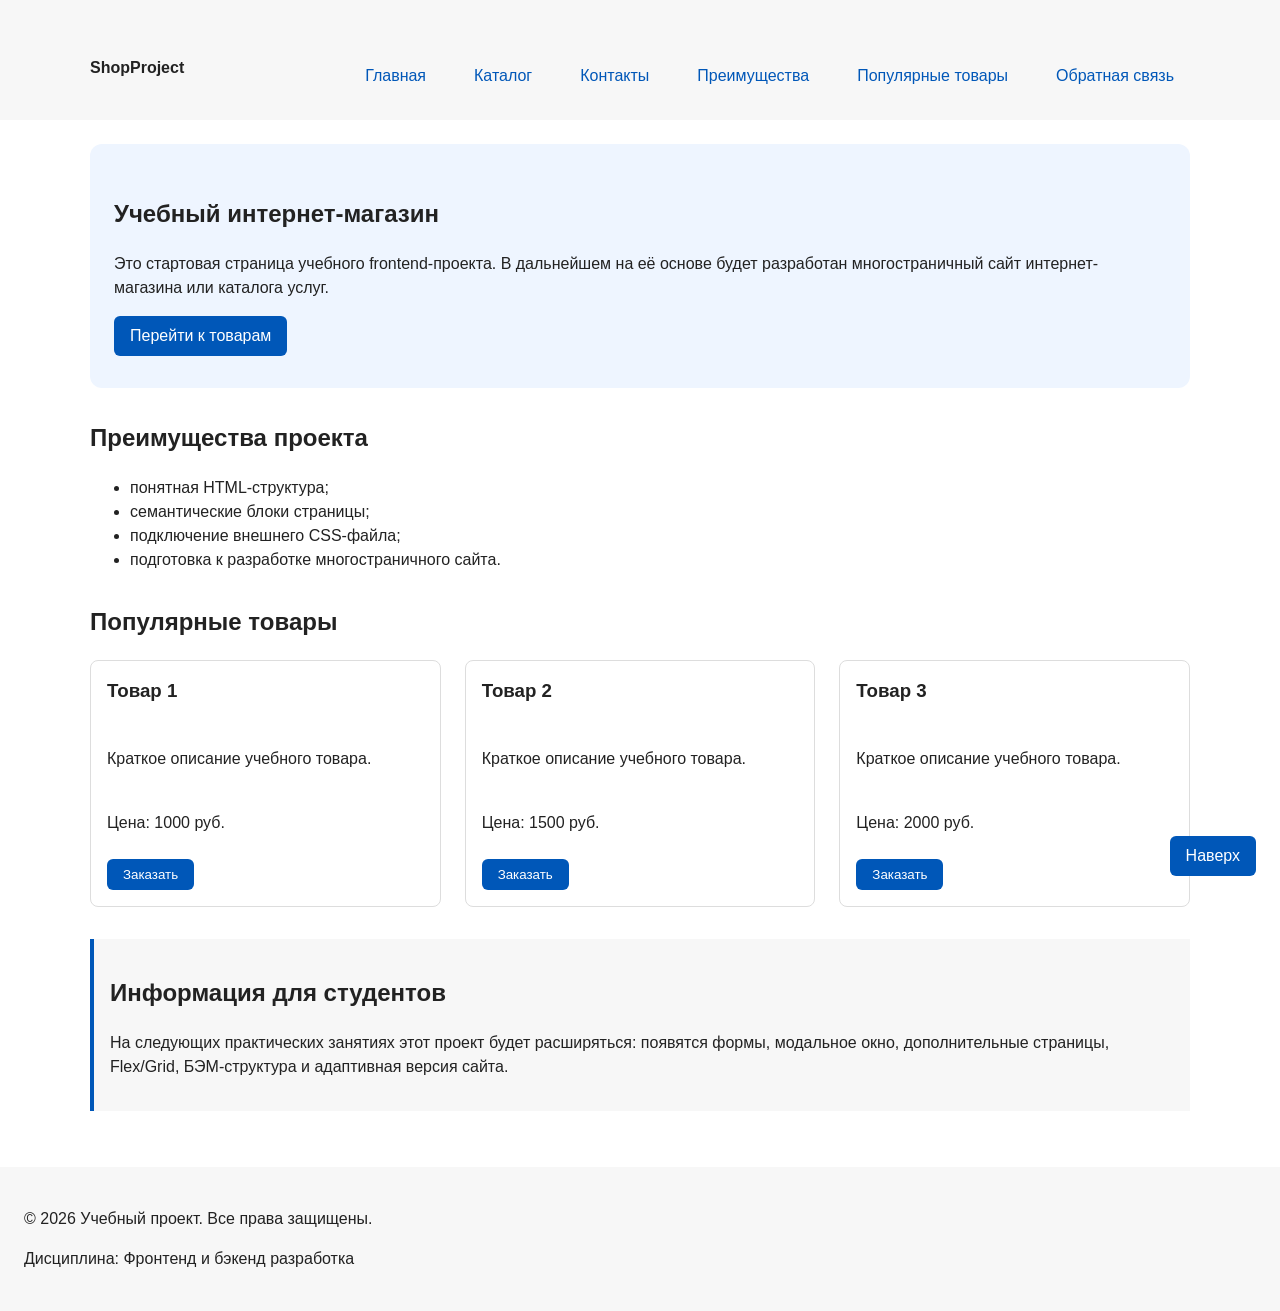
==== index.html @ e2b3fd07 "feat: add flex navigation and grid catalog layout" ====
<!DOCTYPE html>
<html lang="ru">
<head>
  <meta charset="UTF-8">
  <meta name="viewport" content="width=device-width, initial-scale=1.0">
  <title>Учебный интернет-магазин</title>
  <link rel="stylesheet" href="css/style.css">
  <script src="js/main.js" defer></script>
  <meta property="og:type" content="website">
  <meta property="og:title" content="Учебный интернет-магазин">
  <meta property="og:description" content="Учебный frontend-проект интернет-магазина.">
  <meta property="og:image" content="https://kryptoNkn.github.io/kr1-html-css-shop/images/preview.jpg">
</head>

<body id="top">
  <header>
  <div class="site-header">
    <a class="site-logo" href="index.html">ShopProject</a>
    <nav class="site-nav" aria-label="Основная навигация">
      <ul class="site-nav__list">
        <li><a href="index.html">Главная</a></li>
        <li><a href="catalog.html">Каталог</a></li>
        <li><a href="contacts.html">Контакты</a></li>
        <li><a href="index.html#advantages">Преимущества</a></li>
        <li><a href="index.html#popular">Популярные товары</a></li>
        <li><a href="index.html#contacts">Обратная связь</a></li>
      </ul>
    </nav>
  </div>
</header>


  <main>
    <section class="hero">
  <h1>Учебный интернет-магазин</h1>
  <p>
    Это стартовая страница учебного frontend-проекта.
    В дальнейшем на её основе будет разработан многостраничный сайт
    интернет-магазина или каталога услуг.
  </p>
  <a class="button" href="#popular">Перейти к товарам</a>
</section>
<section class="section" id="advantages">
  <h2>Преимущества проекта</h2>

  <ul class="advantages-list">
    <li>понятная HTML-структура;</li>
    <li>семантические блоки страницы;</li>
    <li>подключение внешнего CSS-файла;</li>
    <li>подготовка к разработке многостраничного сайта.</li>
  </ul>
</section>
<section class="section" id="popular">
  <h2>Популярные товары</h2>

  <div class="products-grid">
    <article class="product-card">
      <h3>Товар 1</h3>
      <p>Краткое описание учебного товара.</p>
      <p>Цена: 1000 руб.</p>
      <button class="button product-card__button" type="button" data-product="Товар 1">
        Заказать
      </button>
    </article>

    <article class="product-card">
      <h3>Товар 2</h3>
      <p>Краткое описание учебного товара.</p>
      <p>Цена: 1500 руб.</p>
      <button class="button product-card__button" type="button" data-product="Товар 2">
        Заказать
      </button>
    </article>

    <article class="product-card">
      <h3>Товар 3</h3>
      <p>Краткое описание учебного товара.</p>
      <p>Цена: 2000 руб.</p>
      <button class="button product-card__button" type="button" data-product="Товар 3">
        Заказать
      </button>
    </article>
  </div>
</section>
<aside class="aside-info">
  <h2>Информация для студентов</h2>
  <p>
    На следующих практических занятиях этот проект будет расширяться:
    появятся формы, модальное окно, дополнительные страницы, Flex/Grid,
    БЭМ-структура и адаптивная версия сайта.
  </p>
</aside>
  </main>


  
<dialog class="order-dialog" id="order-dialog" aria-labelledby="order-dialog-title">
  <h2 id="order-dialog-title">Оформление заявки</h2>

  <form class="order-form" id="order-form" action="#" method="post" novalidate>
    <input id="selected-product" name="selected-product" type="hidden">

    <div class="form-field">
      <label for="order-name">Имя</label>
      <input
        id="order-name"
        name="name"
        type="text"
        placeholder="Введите ваше имя"
        minlength="2"
        autocomplete="given-name"
        required
      >
    </div>

    <div class="form-field">
      <label for="order-email">E-mail</label>
      <input
        id="order-email"
        name="email"
        type="email"
        placeholder="example@mail.ru"
        autocomplete="email"
        required
      >
    </div>

    <div class="form-field">
      <label for="order-phone">Телефон</label>
      <input
        id="order-phone"
        name="phone"
        type="tel"
        inputmode="tel"
        placeholder="+7 (900) 000-00-00"
        pattern="^\+7 \(\d{3}\) \d{3}-\d{2}-\d{2}$"
        required
      >
      <small>Формат: +7 (900) 000-00-00</small>
    </div>

    <div class="form-field">
      <label for="order-date">Дата связи</label>
      <input
        id="order-date"
        name="date"
        type="date"
      >
    </div>

    <div class="form-field">
      <label for="order-topic">Тема заявки</label>
      <select id="order-topic" name="topic" required>
        <option value="">Выберите тему</option>
        <option value="product">Заказ товара</option>
        <option value="consultation">Консультация</option>
        <option value="delivery">Доставка</option>
      </select>
    </div>

    <div class="form-field">
      <label for="order-comment">Комментарий</label>
      <textarea
        id="order-comment"
        name="comment"
        rows="4"
        placeholder="Укажите дополнительную информацию"
      ></textarea>
    </div>

    <div class="form-field form-field--checkbox">
      <label>
        <input
          id="order-agreement"
          name="agreement"
          type="checkbox"
          required
        >
        Я согласен на обработку данных
      </label>
    </div>

    <div class="form-actions">
      <button type="button" id="close-order-dialog">Закрыть</button>
      <button type="submit">Отправить заявку</button>
    </div>
  </form>
</dialog>

<p class="success-message" id="success-message" hidden>
  Форма успешно отправлена!
</p>
  <a class="to-top" href="#top">Наверх</a>
  <footer id="contacts">
  <p>&copy; 2026 Учебный проект. Все права защищены.</p>
  <p>Дисциплина: Фронтенд и бэкенд разработка</p>
</footer>
</body>
</html>
---- css/style.css ----
/* ===============================
   1. Переменные проекта
   =============================== */

:root {
  /* Основные цвета проекта */
  --color-bg: #ffffff;
  --color-text: #222222;
  --color-muted: #666666;
  --color-primary: #0057b8;
  --color-primary-dark: #003f86;
  --color-border: #dddddd;
  --color-surface: #f7f7f7;
  --color-surface-accent: #eef5ff;
  --color-danger: #b00020;
  --color-success: #168a2f;
  --color-success-bg: #eefaf0;
  --color-white: #ffffff;

  /* Отступы */
  --space-xs: 4px;
  --space-sm: 8px;
  --space-md: 16px;
  --space-lg: 24px;
  --space-xl: 32px;

  /* Скругления */
  --radius-sm: 6px;
  --radius-md: 8px;
  --radius-lg: 12px;

  /* Размеры */
  --container-width: 1100px;
}

/* ===============================
   2. Базовые стили
   =============================== */

* {
  box-sizing: border-box;
}

body {
  display: flex;
  flex-direction: column;
  min-height: 100vh;
  margin: 0;
  font-family: Arial, sans-serif;
  line-height: 1.5;
  color: var(--color-text);
  background-color: var(--color-bg);
}

main {
  flex: 1 0 auto;
}

header,
main,
footer {
  padding: var(--space-lg);
}

header {
  background-color: var(--color-surface);
}

footer {
  background-color: var(--color-surface);
}

/* ===============================
   3. Общие элементы интерфейса
   =============================== */

a {
  color: var(--color-primary);
}

a:hover {
  color: var(--color-primary-dark);
}

a:focus-visible {
  outline: 2px solid var(--color-primary);
  outline-offset: 3px;
}

.button {
  display: inline-block;
  padding: var(--space-sm) var(--space-md);
  color: var(--color-white);
  background-color: var(--color-primary);
  text-decoration: none;
  border: none;
  border-radius: var(--radius-sm);
  cursor: pointer;
}

.button:hover {
  color: var(--color-white);
  background-color: var(--color-primary-dark);
}

.button:focus-visible {
  outline: 2px solid var(--color-primary);
  outline-offset: 3px;
}

.button:disabled {
  opacity: 0.6;
  cursor: not-allowed;
}

/*
  Ограничиваем ширину содержимого шапки,
  чтобы оно не растягивалось слишком сильно на широких экранах.
*/
.site-header {
  position: relative;
  display: flex;
  align-items: center;
  justify-content: space-between;
  gap: var(--space-lg);
  max-width: var(--container-width);
  margin: 0 auto;
  padding-top: var(--space-md);
}

.site-header__badge {
  position: absolute;
  top: 0;
  left: 0;
  padding: 2px var(--space-sm);
  color: var(--color-white);
  background-color: var(--color-primary);
  border-radius: var(--radius-sm);
  font-size: 12px;
}

/*
  Оформляем текстовый логотип.
*/
.site-logo {
  font-weight: bold;
  text-decoration: none;
  color: var(--color-text);
}

/*
  Убираем стандартные отступы и маркеры списка навигации.
*/
.site-nav__list {
  display: flex;
  flex-wrap: wrap;
  justify-content: center;
  align-items: center;
  gap: var(--space-md);
  padding: 0;
  margin: var(--space-md) 0 0;
  list-style: none;
}

/*
  Добавляем расстояние между пунктами меню.
*/
.site-nav__list li {
  margin: 0;
}

/*
  Оформляем ссылки меню.
*/
.site-nav__list a {
  display: inline-block;
  padding: var(--space-sm) var(--space-md);
  color: var(--color-primary);
  text-decoration: none;
  border-radius: var(--radius-sm);
}

.site-nav__list a:hover {
  color: var(--color-white);
  background-color: var(--color-primary);
}

/* ===============================
   4. Компоненты страницы
   =============================== */

.hero {
  max-width: var(--container-width);
  margin: 0 auto var(--space-xl);
  padding: var(--space-xl) var(--space-lg);
  background-color: var(--color-surface-accent);
  border-radius: var(--radius-lg);
}

.section {
  max-width: var(--container-width);
  margin: 0 auto var(--space-xl);
}

.section h2 {
  margin-top: 0;
}

.product-grid {
  position: relative;
  display: grid;
  grid-template-columns: repeat(3, minmax(0, 1fr));
  gap: var(--space-md);
  padding-top: var(--space-lg);
}

.product-grid__label {
  position: absolute;
  top: 0;
  right: 0;
  padding: 2px var(--space-sm);
  color: var(--color-white);
  background-color: var(--color-primary);
  border-radius: var(--radius-sm);
  font-size: 12px;
}

.product-card {
  display: flex;
  flex-direction: column;
  gap: var(--space-sm);
  margin-bottom: 0;
  padding: var(--space-md);
  border: 1px solid var(--color-border);
  border-radius: var(--radius-md);
  background-color: var(--color-bg);
}

.product-card .button {
  margin-top: auto;
  align-self: flex-start;
}

.product-card__badge {
  position: absolute;
  top: var(--space-sm);
  right: var(--space-sm);
  padding: 2px var(--space-sm);
  color: var(--color-white);
  background-color: var(--color-primary);
  border-radius: var(--radius-sm);
  font-size: 12px;
}

.product-card__button,
.product-card > .button {
  margin-top: auto;
  align-self: flex-start;
}

.to-top {
  position: fixed;
  right: var(--space-lg);
  bottom: var(--space-lg);
  z-index: 10;
  padding: var(--space-sm) var(--space-md);
  color: var(--color-white);
  background-color: var(--color-primary);
  text-decoration: none;
  border-radius: var(--radius-sm);
}

.to-top:hover {
  background-color: var(--color-primary-dark);
  color: var(--color-white);
}


.product-card:hover {
  border-color: var(--color-primary);
}

.product-card h3 {
  margin-top: 0;
}

.aside-info {
  max-width: var(--container-width);
  margin: 0 auto var(--space-xl);
  padding: var(--space-md);
  border-left: 4px solid var(--color-primary);
  background-color: var(--color-surface);
}

/* ===============================
   5. Форма и модальное окно
   =============================== */

.order-dialog {
  width: min(100% - var(--space-xl), 560px);
  padding: var(--space-lg);
  border: none;
  border-radius: var(--radius-lg);
}

.order-dialog::backdrop {
  background-color: rgba(0, 0, 0, 0.5);
}

.form-field {
  margin-bottom: var(--space-md);
}

.form-field label {
  display: block;
  margin-bottom: var(--space-xs);
}

.form-field input,
.form-field select,
.form-field textarea {
  width: 100%;
  padding: 10px 12px;
  border: 1px solid var(--color-border);
  border-radius: var(--radius-sm);
  font: inherit;
}

.form-field input[type="checkbox"] {
  width: auto;
}

.form-field small {
  display: block;
  margin-top: var(--space-xs);
  color: var(--color-muted);
}

.form-field input:hover,
.form-field select:hover,
.form-field textarea:hover {
  border-color: var(--color-primary);
}

.form-field input:focus-visible,
.form-field select:focus-visible,
.form-field textarea:focus-visible,
.form-actions button:focus-visible {
  outline: 2px solid var(--color-primary);
  outline-offset: 3px;
}

.order-form:focus-within .form-field:not(:focus-within) {
  opacity: 0.45;
  pointer-events: none;
}

[aria-invalid="true"] {
  border-color: var(--color-danger);
}

.form-actions {
  display: flex;
  gap: var(--space-sm);
  margin-top: var(--space-lg);
}

.success-message {
  max-width: var(--container-width);
  margin: var(--space-lg) auto;
  padding: var(--space-md);
  border-left: 4px solid var(--color-success);
  background-color: var(--color-success-bg);
}

.breadcrumbs {
  max-width: var(--container-width);
  margin: 0 auto var(--space-md);
  font-size: 14px;
  color: var(--color-muted);
}

.breadcrumbs a {
  color: var(--color-primary);
}

.breadcrumbs span::before {
  content: " / ";
  color: var(--color-muted);
}

html {
  scroll-behavior: smooth;
}

:target {
  outline: 2px dashed var(--color-primary);
  outline-offset: 4px;
}

.products-grid {
  display: grid;
  grid-template-columns: repeat(3, 1fr);
  gap: var(--space-lg);
}

.catalog-layout {
  max-width: var(--container-width);
  margin: 0 auto var(--space-xl);
  display: grid;
  grid-template-columns: 260px 1fr;
  grid-template-areas: "filters products";
  gap: var(--space-lg);
}

.catalog-filters {
  grid-area: filters;
  padding: var(--space-md);
  border: 1px solid var(--color-border);
  border-radius: var(--radius-md);
  background-color: var(--color-surface);
}

.catalog-products {
  grid-area: products;
}

.filters-form {
  display: grid;
  gap: var(--space-md);
}

.filters-form fieldset {
  margin: 0;
  padding: var(--space-md);
  border: 1px solid var(--color-border);
  border-radius: var(--radius-sm);
}

.filters-form legend {
  font-weight: 700;
}

.filters-form label {
  display: block;
  margin-bottom: var(--space-sm);
}

.filters-form input[type="number"] {
  width: 100%;
  padding: 8px 10px;
  border: 1px solid var(--color-border);
  border-radius: var(--radius-sm);
  font: inherit;
}
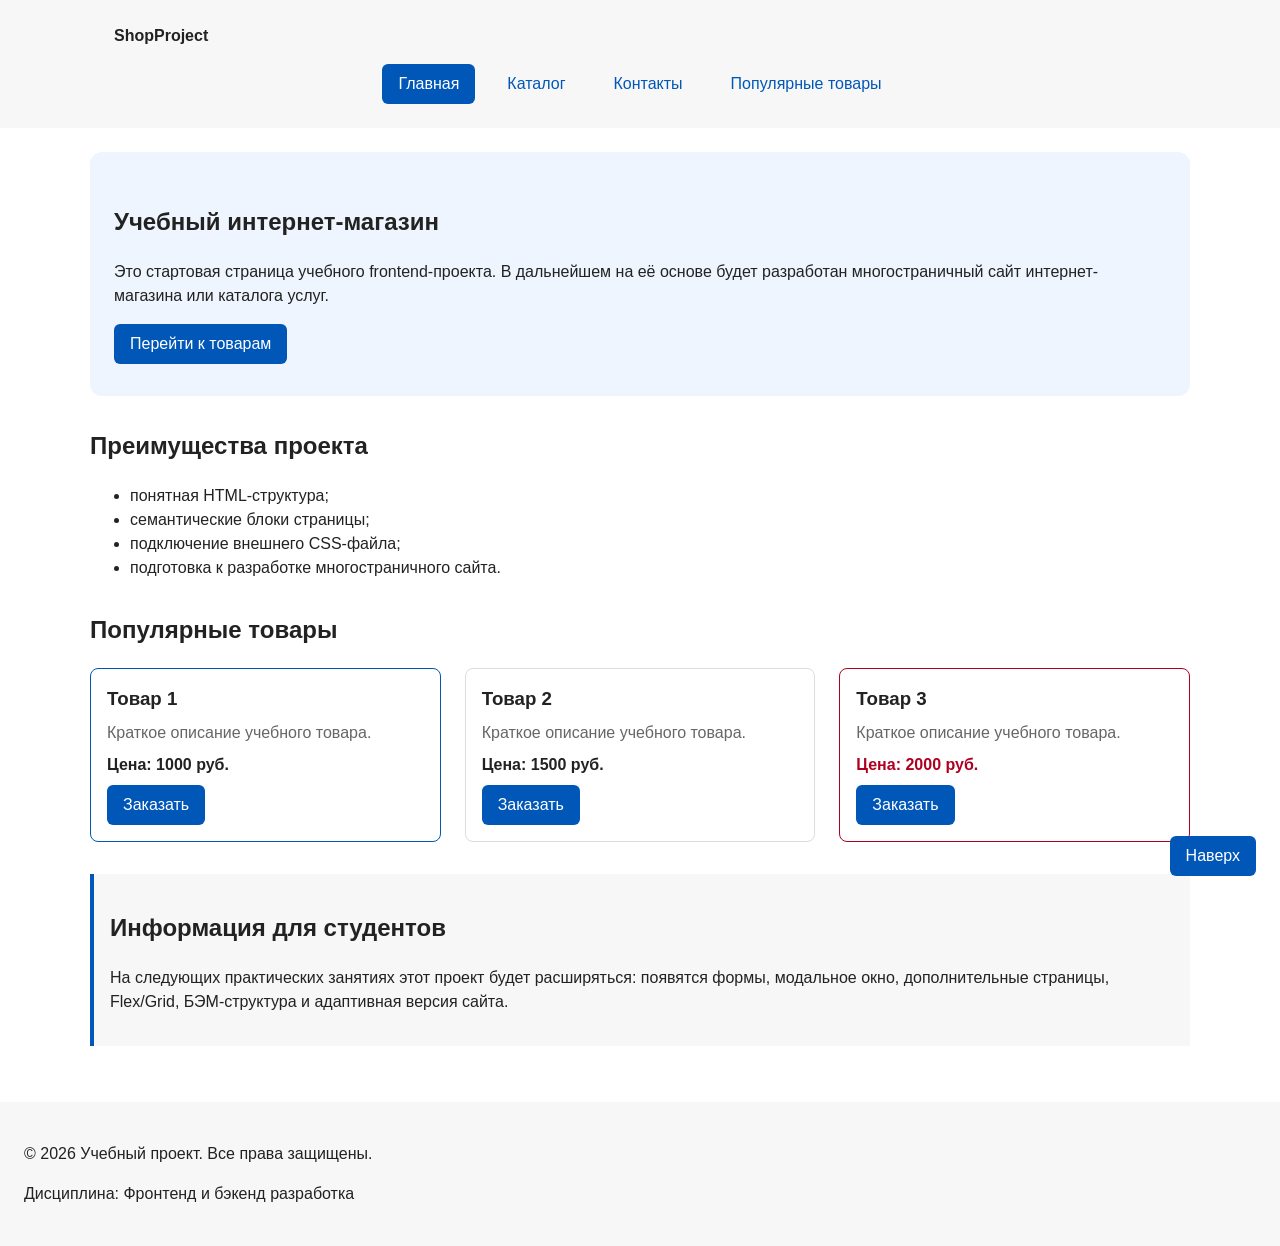
==== commit 7367d29b: "refactor: apply BEM naming to CSS classes" ====
--- a/index.html
+++ b/index.html
@@ -13,21 +13,32 @@
 </head>
 
 <body id="top">
-  <header>
-  <div class="site-header">
-    <a class="site-logo" href="index.html">ShopProject</a>
-    <nav class="site-nav" aria-label="Основная навигация">
-      <ul class="site-nav__list">
-        <li><a href="index.html">Главная</a></li>
-        <li><a href="catalog.html">Каталог</a></li>
-        <li><a href="contacts.html">Контакты</a></li>
-        <li><a href="index.html#advantages">Преимущества</a></li>
-        <li><a href="index.html#popular">Популярные товары</a></li>
-        <li><a href="index.html#contacts">Обратная связь</a></li>
-      </ul>
-    </nav>
-  </div>
-</header>
+  <header class="site-header">
+    <div class="site-header__inner">
+      <a class="site-header__logo" href="index.html">ShopProject</a>
+
+      <nav class="site-nav" aria-label="Основная навигация">
+        <ul class="site-nav__list">
+          <li class="site-nav__item">
+            <a class="site-nav__link site-nav__link--active" href="index.html">
+              Главная
+            </a>
+          </li>
+          <li class="site-nav__item">
+            <a class="site-nav__link" href="catalog.html">Каталог</a>
+          </li>
+          <li class="site-nav__item">
+            <a class="site-nav__link" href="contacts.html">Контакты</a>
+          </li>
+          <li class="site-nav__item">
+            <a class="site-nav__link" href="index.html#popular">
+              Популярные товары
+            </a>
+          </li>
+        </ul>
+      </nav>
+    </div>
+  </header>
 
 
   <main>
@@ -38,7 +49,7 @@
     В дальнейшем на её основе будет разработан многостраничный сайт
     интернет-магазина или каталога услуг.
   </p>
-  <a class="button" href="#popular">Перейти к товарам</a>
+  <a class="button button--primary" href="#popular">Перейти к товарам</a>
 </section>
 <section class="section" id="advantages">
   <h2>Преимущества проекта</h2>
@@ -54,29 +65,29 @@
   <h2>Популярные товары</h2>
 
   <div class="products-grid">
-    <article class="product-card">
-      <h3>Товар 1</h3>
-      <p>Краткое описание учебного товара.</p>
-      <p>Цена: 1000 руб.</p>
-      <button class="button product-card__button" type="button" data-product="Товар 1">
+    <article class="product-card product-card--featured">
+      <h3 class="product-card__title">Товар 1</h3>
+      <p class="product-card__description">Краткое описание учебного товара.</p>
+      <p class="product-card__price">Цена: 1000 руб.</p>
+      <button class="button button--primary product-card__button" type="button" data-product="Товар 1">
         Заказать
       </button>
     </article>
 
     <article class="product-card">
-      <h3>Товар 2</h3>
-      <p>Краткое описание учебного товара.</p>
-      <p>Цена: 1500 руб.</p>
-      <button class="button product-card__button" type="button" data-product="Товар 2">
+      <h3 class="product-card__title">Товар 2</h3>
+      <p class="product-card__description">Краткое описание учебного товара.</p>
+      <p class="product-card__price">Цена: 1500 руб.</p>
+      <button class="button button--primary product-card__button" type="button" data-product="Товар 2">
         Заказать
       </button>
     </article>
 
-    <article class="product-card">
-      <h3>Товар 3</h3>
-      <p>Краткое описание учебного товара.</p>
-      <p>Цена: 2000 руб.</p>
-      <button class="button product-card__button" type="button" data-product="Товар 3">
+    <article class="product-card product-card--discount">
+      <h3 class="product-card__title">Товар 3</h3>
+      <p class="product-card__description">Краткое описание учебного товара.</p>
+      <p class="product-card__price">Цена: 2000 руб.</p>
+      <button class="button button--primary product-card__button" type="button" data-product="Товар 3">
         Заказать
       </button>
     </article>
@@ -95,14 +106,15 @@
 
   
 <dialog class="order-dialog" id="order-dialog" aria-labelledby="order-dialog-title">
-  <h2 id="order-dialog-title">Оформление заявки</h2>
+  <h2 class="order-dialog__title" id="order-dialog-title">Оформление заявки</h2>
 
   <form class="order-form" id="order-form" action="#" method="post" novalidate>
     <input id="selected-product" name="selected-product" type="hidden">
 
-    <div class="form-field">
-      <label for="order-name">Имя</label>
-      <input
+    <div class="order-form__field">
+      <label class="order-form__label" for="order-name">Имя</label>
+      <input
+        class="order-form__input"
         id="order-name"
         name="name"
         type="text"
@@ -113,9 +125,10 @@
       >
     </div>
 
-    <div class="form-field">
-      <label for="order-email">E-mail</label>
-      <input
+    <div class="order-form__field">
+      <label class="order-form__label" for="order-email">E-mail</label>
+      <input
+        class="order-form__input"
         id="order-email"
         name="email"
         type="email"
@@ -125,9 +138,10 @@
       >
     </div>
 
-    <div class="form-field">
-      <label for="order-phone">Телефон</label>
-      <input
+    <div class="order-form__field">
+      <label class="order-form__label" for="order-phone">Телефон</label>
+      <input
+        class="order-form__input"
         id="order-phone"
         name="phone"
         type="tel"
@@ -136,21 +150,22 @@
         pattern="^\+7 \(\d{3}\) \d{3}-\d{2}-\d{2}$"
         required
       >
-      <small>Формат: +7 (900) 000-00-00</small>
-    </div>
-
-    <div class="form-field">
-      <label for="order-date">Дата связи</label>
-      <input
+      <small class="order-form__hint">Формат: +7 (900) 000-00-00</small>
+    </div>
+
+    <div class="order-form__field">
+      <label class="order-form__label" for="order-date">Дата связи</label>
+      <input
+        class="order-form__input"
         id="order-date"
         name="date"
         type="date"
       >
     </div>
 
-    <div class="form-field">
-      <label for="order-topic">Тема заявки</label>
-      <select id="order-topic" name="topic" required>
+    <div class="order-form__field">
+      <label class="order-form__label" for="order-topic">Тема заявки</label>
+      <select class="order-form__select" id="order-topic" name="topic" required>
         <option value="">Выберите тему</option>
         <option value="product">Заказ товара</option>
         <option value="consultation">Консультация</option>
@@ -158,9 +173,10 @@
       </select>
     </div>
 
-    <div class="form-field">
-      <label for="order-comment">Комментарий</label>
+    <div class="order-form__field">
+      <label class="order-form__label" for="order-comment">Комментарий</label>
       <textarea
+        class="order-form__textarea"
         id="order-comment"
         name="comment"
         rows="4"
@@ -168,9 +184,10 @@
       ></textarea>
     </div>
 
-    <div class="form-field form-field--checkbox">
-      <label>
+    <div class="order-form__field">
+      <label class="order-form__label">
         <input
+          class="order-form__input"
           id="order-agreement"
           name="agreement"
           type="checkbox"
@@ -180,9 +197,9 @@
       </label>
     </div>
 
-    <div class="form-actions">
-      <button type="button" id="close-order-dialog">Закрыть</button>
-      <button type="submit">Отправить заявку</button>
+    <div class="order-form__actions">
+      <button class="button button--secondary" type="button" id="close-order-dialog">Закрыть</button>
+      <button class="button button--primary" type="submit">Отправить заявку</button>
     </div>
   </form>
 </dialog>
@@ -191,7 +208,7 @@
   Форма успешно отправлена!
 </p>
   <a class="to-top" href="#top">Наверх</a>
-  <footer id="contacts">
+  <footer class="site-footer" id="contacts">
   <p>&copy; 2026 Учебный проект. Все права защищены.</p>
   <p>Дисциплина: Фронтенд и бэкенд разработка</p>
 </footer>
--- a/css/style.css
+++ b/css/style.css
@@ -56,17 +56,12 @@
   flex: 1 0 auto;
 }
 
-header,
 main,
 footer {
   padding: var(--space-lg);
 }
 
-header {
-  background-color: var(--color-surface);
-}
-
-footer {
+.site-footer {
   background-color: var(--color-surface);
 }
 
@@ -90,17 +85,31 @@
 .button {
   display: inline-block;
   padding: var(--space-sm) var(--space-md);
+  border: none;
+  border-radius: var(--radius-sm);
+  font: inherit;
+  text-decoration: none;
+  cursor: pointer;
+}
+
+.button--primary {
   color: var(--color-white);
   background-color: var(--color-primary);
-  text-decoration: none;
-  border: none;
-  border-radius: var(--radius-sm);
-  cursor: pointer;
-}
-
-.button:hover {
-  color: var(--color-white);
+}
+
+.button--primary:hover {
   background-color: var(--color-primary-dark);
+}
+
+.button--secondary {
+  color: var(--color-primary);
+  background-color: transparent;
+  border: 1px solid var(--color-primary);
+}
+
+.button--secondary:hover {
+  color: var(--color-white);
+  background-color: var(--color-primary);
 }
 
 .button:focus-visible {
@@ -108,7 +117,8 @@
   outline-offset: 3px;
 }
 
-.button:disabled {
+.button:disabled,
+.button--disabled {
   opacity: 0.6;
   cursor: not-allowed;
 }
@@ -118,39 +128,21 @@
   чтобы оно не растягивалось слишком сильно на широких экранах.
 */
 .site-header {
-  position: relative;
-  display: flex;
-  align-items: center;
-  justify-content: space-between;
-  gap: var(--space-lg);
+  background-color: var(--color-surface);
+}
+
+.site-header__inner {
   max-width: var(--container-width);
   margin: 0 auto;
-  padding-top: var(--space-md);
-}
-
-.site-header__badge {
-  position: absolute;
-  top: 0;
-  left: 0;
-  padding: 2px var(--space-sm);
-  color: var(--color-white);
-  background-color: var(--color-primary);
-  border-radius: var(--radius-sm);
-  font-size: 12px;
-}
-
-/*
-  Оформляем текстовый логотип.
-*/
-.site-logo {
-  font-weight: bold;
+  padding: var(--space-lg);
+}
+
+.site-header__logo {
+  font-weight: 700;
+  color: var(--color-text);
   text-decoration: none;
-  color: var(--color-text);
-}
-
-/*
-  Убираем стандартные отступы и маркеры списка навигации.
-*/
+}
+
 .site-nav__list {
   display: flex;
   flex-wrap: wrap;
@@ -162,17 +154,7 @@
   list-style: none;
 }
 
-/*
-  Добавляем расстояние между пунктами меню.
-*/
-.site-nav__list li {
-  margin: 0;
-}
-
-/*
-  Оформляем ссылки меню.
-*/
-.site-nav__list a {
+.site-nav__link {
   display: inline-block;
   padding: var(--space-sm) var(--space-md);
   color: var(--color-primary);
@@ -180,7 +162,17 @@
   border-radius: var(--radius-sm);
 }
 
-.site-nav__list a:hover {
+.site-nav__link:hover {
+  color: var(--color-white);
+  background-color: var(--color-primary);
+}
+
+.site-nav__link:focus-visible {
+  outline: 2px solid var(--color-primary);
+  outline-offset: 3px;
+}
+
+.site-nav__link--active {
   color: var(--color-white);
   background-color: var(--color-primary);
 }
@@ -202,58 +194,58 @@
   margin: 0 auto var(--space-xl);
 }
 
-.section h2 {
+.section > h2 {
   margin-top: 0;
 }
 
-.product-grid {
-  position: relative;
+.products-grid {
   display: grid;
-  grid-template-columns: repeat(3, minmax(0, 1fr));
-  gap: var(--space-md);
-  padding-top: var(--space-lg);
-}
-
-.product-grid__label {
-  position: absolute;
-  top: 0;
-  right: 0;
-  padding: 2px var(--space-sm);
-  color: var(--color-white);
-  background-color: var(--color-primary);
-  border-radius: var(--radius-sm);
-  font-size: 12px;
+  grid-template-columns: repeat(3, 1fr);
+  gap: var(--space-lg);
 }
 
 .product-card {
   display: flex;
   flex-direction: column;
   gap: var(--space-sm);
-  margin-bottom: 0;
   padding: var(--space-md);
   border: 1px solid var(--color-border);
   border-radius: var(--radius-md);
   background-color: var(--color-bg);
 }
 
-.product-card .button {
-  margin-top: auto;
-  align-self: flex-start;
-}
-
-.product-card__badge {
-  position: absolute;
-  top: var(--space-sm);
-  right: var(--space-sm);
-  padding: 2px var(--space-sm);
-  color: var(--color-white);
-  background-color: var(--color-primary);
-  border-radius: var(--radius-sm);
-  font-size: 12px;
-}
-
-.product-card__button,
-.product-card > .button {
+.product-card:hover {
+  border-color: var(--color-primary);
+}
+
+.product-card--featured {
+  border-color: var(--color-primary);
+}
+
+.product-card--discount {
+  border-color: var(--color-danger);
+}
+
+.product-card__title {
+  margin: 0;
+  color: var(--color-text);
+}
+
+.product-card__description {
+  margin: 0;
+  color: var(--color-muted);
+}
+
+.product-card__price {
+  margin: 0;
+  font-weight: 700;
+}
+
+.product-card--discount .product-card__price {
+  color: var(--color-danger);
+}
+
+.product-card__button {
   margin-top: auto;
   align-self: flex-start;
 }
@@ -276,14 +268,6 @@
 }
 
 
-.product-card:hover {
-  border-color: var(--color-primary);
-}
-
-.product-card h3 {
-  margin-top: 0;
-}
-
 .aside-info {
   max-width: var(--container-width);
   margin: 0 auto var(--space-xl);
@@ -297,7 +281,7 @@
    =============================== */
 
 .order-dialog {
-  width: min(100% - var(--space-xl), 560px);
+  width: min(100% - 32px, 560px);
   padding: var(--space-lg);
   border: none;
   border-radius: var(--radius-lg);
@@ -307,18 +291,22 @@
   background-color: rgba(0, 0, 0, 0.5);
 }
 
-.form-field {
+.order-dialog__title {
+  margin-top: 0;
+}
+
+.order-form__field {
   margin-bottom: var(--space-md);
 }
 
-.form-field label {
+.order-form__label {
   display: block;
   margin-bottom: var(--space-xs);
 }
 
-.form-field input,
-.form-field select,
-.form-field textarea {
+.order-form__input,
+.order-form__select,
+.order-form__textarea {
   width: 100%;
   padding: 10px 12px;
   border: 1px solid var(--color-border);
@@ -326,31 +314,30 @@
   font: inherit;
 }
 
-.form-field input[type="checkbox"] {
+.order-form__input[type="checkbox"] {
   width: auto;
 }
 
-.form-field small {
+.order-form__hint {
   display: block;
   margin-top: var(--space-xs);
   color: var(--color-muted);
 }
 
-.form-field input:hover,
-.form-field select:hover,
-.form-field textarea:hover {
+.order-form__input:hover,
+.order-form__select:hover,
+.order-form__textarea:hover {
   border-color: var(--color-primary);
 }
 
-.form-field input:focus-visible,
-.form-field select:focus-visible,
-.form-field textarea:focus-visible,
-.form-actions button:focus-visible {
+.order-form__input:focus-visible,
+.order-form__select:focus-visible,
+.order-form__textarea:focus-visible {
   outline: 2px solid var(--color-primary);
   outline-offset: 3px;
 }
 
-.order-form:focus-within .form-field:not(:focus-within) {
+.order-form:focus-within .order-form__field:not(:focus-within) {
   opacity: 0.45;
   pointer-events: none;
 }
@@ -359,9 +346,9 @@
   border-color: var(--color-danger);
 }
 
-.form-actions {
+.order-form__actions {
   display: flex;
-  gap: var(--space-sm);
+  gap: var(--space-md);
   margin-top: var(--space-lg);
 }
 
@@ -380,11 +367,11 @@
   color: var(--color-muted);
 }
 
-.breadcrumbs a {
+.breadcrumbs__link {
   color: var(--color-primary);
 }
 
-.breadcrumbs span::before {
+.breadcrumbs__current::before {
   content: " / ";
   color: var(--color-muted);
 }
@@ -396,12 +383,6 @@
 :target {
   outline: 2px dashed var(--color-primary);
   outline-offset: 4px;
-}
-
-.products-grid {
-  display: grid;
-  grid-template-columns: repeat(3, 1fr);
-  gap: var(--space-lg);
 }
 
 .catalog-layout {
@@ -425,28 +406,28 @@
   grid-area: products;
 }
 
-.filters-form {
+.catalog-filters__form {
   display: grid;
   gap: var(--space-md);
 }
 
-.filters-form fieldset {
+.catalog-filters__group {
   margin: 0;
   padding: var(--space-md);
   border: 1px solid var(--color-border);
   border-radius: var(--radius-sm);
 }
 
-.filters-form legend {
+.catalog-filters__legend {
   font-weight: 700;
 }
 
-.filters-form label {
+.catalog-filters__label {
   display: block;
   margin-bottom: var(--space-sm);
 }
 
-.filters-form input[type="number"] {
+.catalog-filters__input[type="number"] {
   width: 100%;
   padding: 8px 10px;
   border: 1px solid var(--color-border);
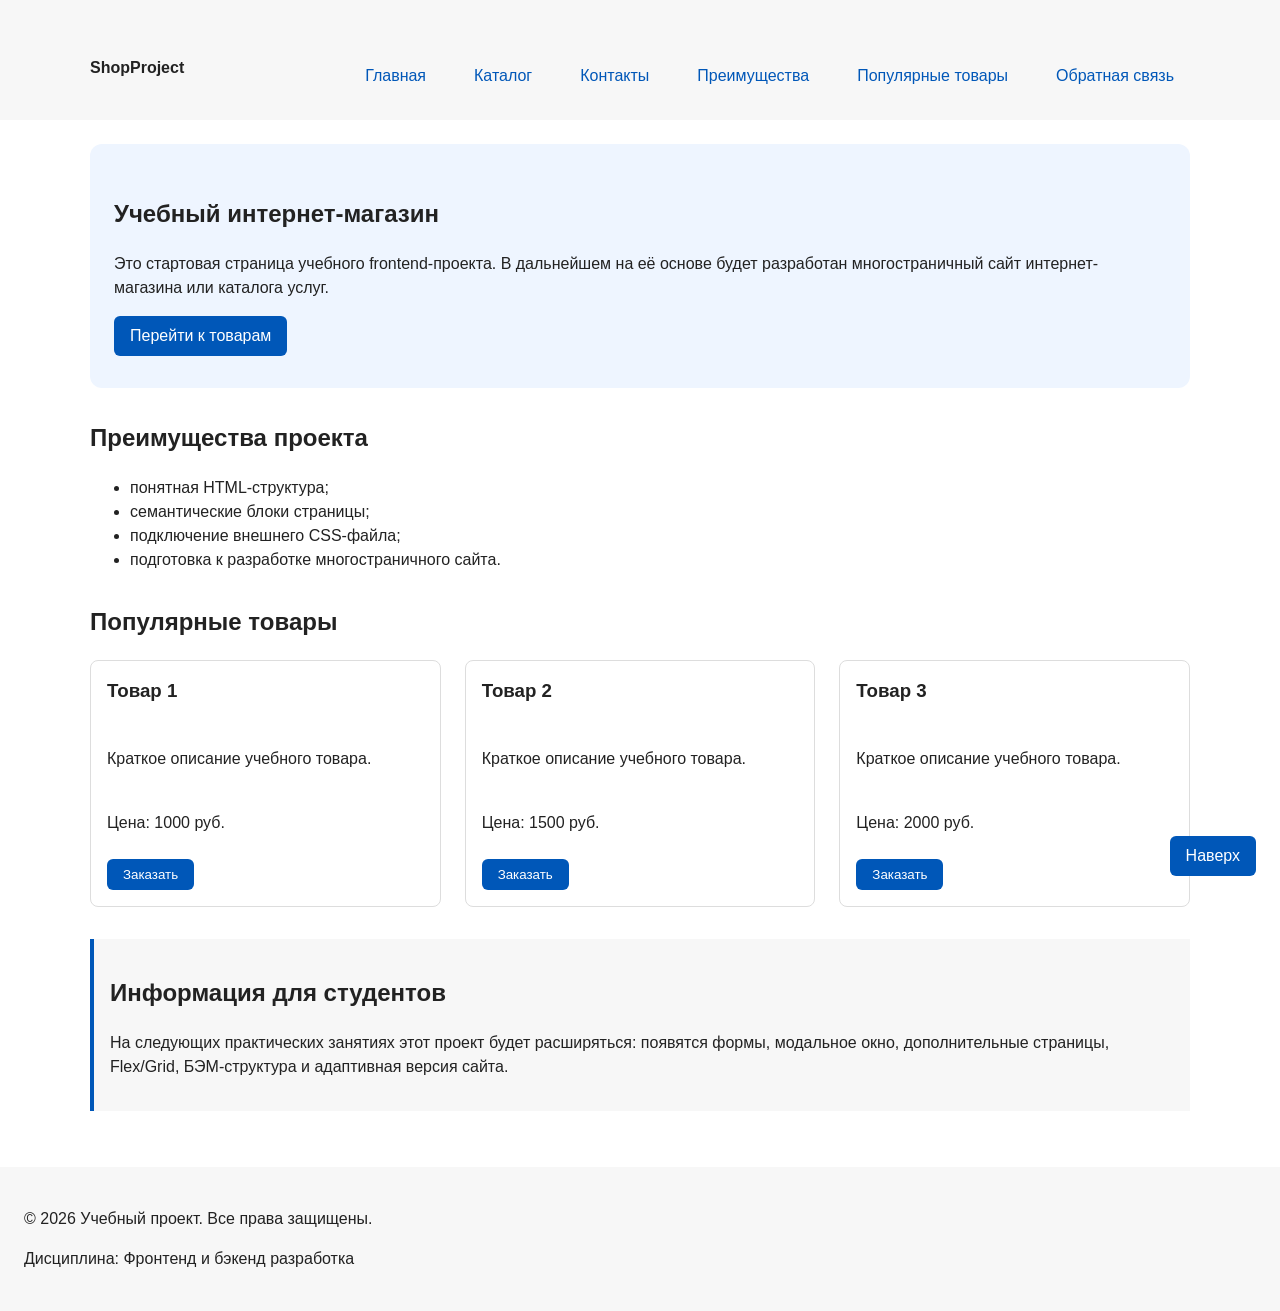
==== commit e77931d5: "Merge pull request #9 from kryptoNkn/feature/flex-grid-navigation Add flex navigation and grid catal" ====
--- a/index.html
+++ b/index.html
@@ -13,32 +13,21 @@
 </head>
 
 <body id="top">
-  <header class="site-header">
-    <div class="site-header__inner">
-      <a class="site-header__logo" href="index.html">ShopProject</a>
-
-      <nav class="site-nav" aria-label="Основная навигация">
-        <ul class="site-nav__list">
-          <li class="site-nav__item">
-            <a class="site-nav__link site-nav__link--active" href="index.html">
-              Главная
-            </a>
-          </li>
-          <li class="site-nav__item">
-            <a class="site-nav__link" href="catalog.html">Каталог</a>
-          </li>
-          <li class="site-nav__item">
-            <a class="site-nav__link" href="contacts.html">Контакты</a>
-          </li>
-          <li class="site-nav__item">
-            <a class="site-nav__link" href="index.html#popular">
-              Популярные товары
-            </a>
-          </li>
-        </ul>
-      </nav>
-    </div>
-  </header>
+  <header>
+  <div class="site-header">
+    <a class="site-logo" href="index.html">ShopProject</a>
+    <nav class="site-nav" aria-label="Основная навигация">
+      <ul class="site-nav__list">
+        <li><a href="index.html">Главная</a></li>
+        <li><a href="catalog.html">Каталог</a></li>
+        <li><a href="contacts.html">Контакты</a></li>
+        <li><a href="index.html#advantages">Преимущества</a></li>
+        <li><a href="index.html#popular">Популярные товары</a></li>
+        <li><a href="index.html#contacts">Обратная связь</a></li>
+      </ul>
+    </nav>
+  </div>
+</header>
 
 
   <main>
@@ -49,7 +38,7 @@
     В дальнейшем на её основе будет разработан многостраничный сайт
     интернет-магазина или каталога услуг.
   </p>
-  <a class="button button--primary" href="#popular">Перейти к товарам</a>
+  <a class="button" href="#popular">Перейти к товарам</a>
 </section>
 <section class="section" id="advantages">
   <h2>Преимущества проекта</h2>
@@ -65,29 +54,29 @@
   <h2>Популярные товары</h2>
 
   <div class="products-grid">
-    <article class="product-card product-card--featured">
-      <h3 class="product-card__title">Товар 1</h3>
-      <p class="product-card__description">Краткое описание учебного товара.</p>
-      <p class="product-card__price">Цена: 1000 руб.</p>
-      <button class="button button--primary product-card__button" type="button" data-product="Товар 1">
+    <article class="product-card">
+      <h3>Товар 1</h3>
+      <p>Краткое описание учебного товара.</p>
+      <p>Цена: 1000 руб.</p>
+      <button class="button product-card__button" type="button" data-product="Товар 1">
         Заказать
       </button>
     </article>
 
     <article class="product-card">
-      <h3 class="product-card__title">Товар 2</h3>
-      <p class="product-card__description">Краткое описание учебного товара.</p>
-      <p class="product-card__price">Цена: 1500 руб.</p>
-      <button class="button button--primary product-card__button" type="button" data-product="Товар 2">
+      <h3>Товар 2</h3>
+      <p>Краткое описание учебного товара.</p>
+      <p>Цена: 1500 руб.</p>
+      <button class="button product-card__button" type="button" data-product="Товар 2">
         Заказать
       </button>
     </article>
 
-    <article class="product-card product-card--discount">
-      <h3 class="product-card__title">Товар 3</h3>
-      <p class="product-card__description">Краткое описание учебного товара.</p>
-      <p class="product-card__price">Цена: 2000 руб.</p>
-      <button class="button button--primary product-card__button" type="button" data-product="Товар 3">
+    <article class="product-card">
+      <h3>Товар 3</h3>
+      <p>Краткое описание учебного товара.</p>
+      <p>Цена: 2000 руб.</p>
+      <button class="button product-card__button" type="button" data-product="Товар 3">
         Заказать
       </button>
     </article>
@@ -106,15 +95,14 @@
 
   
 <dialog class="order-dialog" id="order-dialog" aria-labelledby="order-dialog-title">
-  <h2 class="order-dialog__title" id="order-dialog-title">Оформление заявки</h2>
+  <h2 id="order-dialog-title">Оформление заявки</h2>
 
   <form class="order-form" id="order-form" action="#" method="post" novalidate>
     <input id="selected-product" name="selected-product" type="hidden">
 
-    <div class="order-form__field">
-      <label class="order-form__label" for="order-name">Имя</label>
+    <div class="form-field">
+      <label for="order-name">Имя</label>
       <input
-        class="order-form__input"
         id="order-name"
         name="name"
         type="text"
@@ -125,10 +113,9 @@
       >
     </div>
 
-    <div class="order-form__field">
-      <label class="order-form__label" for="order-email">E-mail</label>
+    <div class="form-field">
+      <label for="order-email">E-mail</label>
       <input
-        class="order-form__input"
         id="order-email"
         name="email"
         type="email"
@@ -138,10 +125,9 @@
       >
     </div>
 
-    <div class="order-form__field">
-      <label class="order-form__label" for="order-phone">Телефон</label>
+    <div class="form-field">
+      <label for="order-phone">Телефон</label>
       <input
-        class="order-form__input"
         id="order-phone"
         name="phone"
         type="tel"
@@ -150,22 +136,21 @@
         pattern="^\+7 \(\d{3}\) \d{3}-\d{2}-\d{2}$"
         required
       >
-      <small class="order-form__hint">Формат: +7 (900) 000-00-00</small>
+      <small>Формат: +7 (900) 000-00-00</small>
     </div>
 
-    <div class="order-form__field">
-      <label class="order-form__label" for="order-date">Дата связи</label>
+    <div class="form-field">
+      <label for="order-date">Дата связи</label>
       <input
-        class="order-form__input"
         id="order-date"
         name="date"
         type="date"
       >
     </div>
 
-    <div class="order-form__field">
-      <label class="order-form__label" for="order-topic">Тема заявки</label>
-      <select class="order-form__select" id="order-topic" name="topic" required>
+    <div class="form-field">
+      <label for="order-topic">Тема заявки</label>
+      <select id="order-topic" name="topic" required>
         <option value="">Выберите тему</option>
         <option value="product">Заказ товара</option>
         <option value="consultation">Консультация</option>
@@ -173,10 +158,9 @@
       </select>
     </div>
 
-    <div class="order-form__field">
-      <label class="order-form__label" for="order-comment">Комментарий</label>
+    <div class="form-field">
+      <label for="order-comment">Комментарий</label>
       <textarea
-        class="order-form__textarea"
         id="order-comment"
         name="comment"
         rows="4"
@@ -184,10 +168,9 @@
       ></textarea>
     </div>
 
-    <div class="order-form__field">
-      <label class="order-form__label">
+    <div class="form-field form-field--checkbox">
+      <label>
         <input
-          class="order-form__input"
           id="order-agreement"
           name="agreement"
           type="checkbox"
@@ -197,9 +180,9 @@
       </label>
     </div>
 
-    <div class="order-form__actions">
-      <button class="button button--secondary" type="button" id="close-order-dialog">Закрыть</button>
-      <button class="button button--primary" type="submit">Отправить заявку</button>
+    <div class="form-actions">
+      <button type="button" id="close-order-dialog">Закрыть</button>
+      <button type="submit">Отправить заявку</button>
     </div>
   </form>
 </dialog>
@@ -208,7 +191,7 @@
   Форма успешно отправлена!
 </p>
   <a class="to-top" href="#top">Наверх</a>
-  <footer class="site-footer" id="contacts">
+  <footer id="contacts">
   <p>&copy; 2026 Учебный проект. Все права защищены.</p>
   <p>Дисциплина: Фронтенд и бэкенд разработка</p>
 </footer>
--- a/css/style.css
+++ b/css/style.css
@@ -56,12 +56,17 @@
   flex: 1 0 auto;
 }
 
+header,
 main,
 footer {
   padding: var(--space-lg);
 }
 
-.site-footer {
+header {
+  background-color: var(--color-surface);
+}
+
+footer {
   background-color: var(--color-surface);
 }
 
@@ -85,31 +90,17 @@
 .button {
   display: inline-block;
   padding: var(--space-sm) var(--space-md);
+  color: var(--color-white);
+  background-color: var(--color-primary);
+  text-decoration: none;
   border: none;
   border-radius: var(--radius-sm);
-  font: inherit;
-  text-decoration: none;
   cursor: pointer;
 }
 
-.button--primary {
-  color: var(--color-white);
-  background-color: var(--color-primary);
-}
-
-.button--primary:hover {
+.button:hover {
+  color: var(--color-white);
   background-color: var(--color-primary-dark);
-}
-
-.button--secondary {
-  color: var(--color-primary);
-  background-color: transparent;
-  border: 1px solid var(--color-primary);
-}
-
-.button--secondary:hover {
-  color: var(--color-white);
-  background-color: var(--color-primary);
 }
 
 .button:focus-visible {
@@ -117,8 +108,7 @@
   outline-offset: 3px;
 }
 
-.button:disabled,
-.button--disabled {
+.button:disabled {
   opacity: 0.6;
   cursor: not-allowed;
 }
@@ -128,21 +118,39 @@
   чтобы оно не растягивалось слишком сильно на широких экранах.
 */
 .site-header {
-  background-color: var(--color-surface);
-}
-
-.site-header__inner {
+  position: relative;
+  display: flex;
+  align-items: center;
+  justify-content: space-between;
+  gap: var(--space-lg);
   max-width: var(--container-width);
   margin: 0 auto;
-  padding: var(--space-lg);
-}
-
-.site-header__logo {
-  font-weight: 700;
+  padding-top: var(--space-md);
+}
+
+.site-header__badge {
+  position: absolute;
+  top: 0;
+  left: 0;
+  padding: 2px var(--space-sm);
+  color: var(--color-white);
+  background-color: var(--color-primary);
+  border-radius: var(--radius-sm);
+  font-size: 12px;
+}
+
+/*
+  Оформляем текстовый логотип.
+*/
+.site-logo {
+  font-weight: bold;
+  text-decoration: none;
   color: var(--color-text);
-  text-decoration: none;
-}
-
+}
+
+/*
+  Убираем стандартные отступы и маркеры списка навигации.
+*/
 .site-nav__list {
   display: flex;
   flex-wrap: wrap;
@@ -154,7 +162,17 @@
   list-style: none;
 }
 
-.site-nav__link {
+/*
+  Добавляем расстояние между пунктами меню.
+*/
+.site-nav__list li {
+  margin: 0;
+}
+
+/*
+  Оформляем ссылки меню.
+*/
+.site-nav__list a {
   display: inline-block;
   padding: var(--space-sm) var(--space-md);
   color: var(--color-primary);
@@ -162,17 +180,7 @@
   border-radius: var(--radius-sm);
 }
 
-.site-nav__link:hover {
-  color: var(--color-white);
-  background-color: var(--color-primary);
-}
-
-.site-nav__link:focus-visible {
-  outline: 2px solid var(--color-primary);
-  outline-offset: 3px;
-}
-
-.site-nav__link--active {
+.site-nav__list a:hover {
   color: var(--color-white);
   background-color: var(--color-primary);
 }
@@ -194,58 +202,58 @@
   margin: 0 auto var(--space-xl);
 }
 
-.section > h2 {
+.section h2 {
   margin-top: 0;
 }
 
-.products-grid {
+.product-grid {
+  position: relative;
   display: grid;
-  grid-template-columns: repeat(3, 1fr);
-  gap: var(--space-lg);
+  grid-template-columns: repeat(3, minmax(0, 1fr));
+  gap: var(--space-md);
+  padding-top: var(--space-lg);
+}
+
+.product-grid__label {
+  position: absolute;
+  top: 0;
+  right: 0;
+  padding: 2px var(--space-sm);
+  color: var(--color-white);
+  background-color: var(--color-primary);
+  border-radius: var(--radius-sm);
+  font-size: 12px;
 }
 
 .product-card {
   display: flex;
   flex-direction: column;
   gap: var(--space-sm);
+  margin-bottom: 0;
   padding: var(--space-md);
   border: 1px solid var(--color-border);
   border-radius: var(--radius-md);
   background-color: var(--color-bg);
 }
 
-.product-card:hover {
-  border-color: var(--color-primary);
-}
-
-.product-card--featured {
-  border-color: var(--color-primary);
-}
-
-.product-card--discount {
-  border-color: var(--color-danger);
-}
-
-.product-card__title {
-  margin: 0;
-  color: var(--color-text);
-}
-
-.product-card__description {
-  margin: 0;
-  color: var(--color-muted);
-}
-
-.product-card__price {
-  margin: 0;
-  font-weight: 700;
-}
-
-.product-card--discount .product-card__price {
-  color: var(--color-danger);
-}
-
-.product-card__button {
+.product-card .button {
+  margin-top: auto;
+  align-self: flex-start;
+}
+
+.product-card__badge {
+  position: absolute;
+  top: var(--space-sm);
+  right: var(--space-sm);
+  padding: 2px var(--space-sm);
+  color: var(--color-white);
+  background-color: var(--color-primary);
+  border-radius: var(--radius-sm);
+  font-size: 12px;
+}
+
+.product-card__button,
+.product-card > .button {
   margin-top: auto;
   align-self: flex-start;
 }
@@ -268,6 +276,14 @@
 }
 
 
+.product-card:hover {
+  border-color: var(--color-primary);
+}
+
+.product-card h3 {
+  margin-top: 0;
+}
+
 .aside-info {
   max-width: var(--container-width);
   margin: 0 auto var(--space-xl);
@@ -281,7 +297,7 @@
    =============================== */
 
 .order-dialog {
-  width: min(100% - 32px, 560px);
+  width: min(100% - var(--space-xl), 560px);
   padding: var(--space-lg);
   border: none;
   border-radius: var(--radius-lg);
@@ -291,22 +307,18 @@
   background-color: rgba(0, 0, 0, 0.5);
 }
 
-.order-dialog__title {
-  margin-top: 0;
-}
-
-.order-form__field {
+.form-field {
   margin-bottom: var(--space-md);
 }
 
-.order-form__label {
+.form-field label {
   display: block;
   margin-bottom: var(--space-xs);
 }
 
-.order-form__input,
-.order-form__select,
-.order-form__textarea {
+.form-field input,
+.form-field select,
+.form-field textarea {
   width: 100%;
   padding: 10px 12px;
   border: 1px solid var(--color-border);
@@ -314,30 +326,31 @@
   font: inherit;
 }
 
-.order-form__input[type="checkbox"] {
+.form-field input[type="checkbox"] {
   width: auto;
 }
 
-.order-form__hint {
+.form-field small {
   display: block;
   margin-top: var(--space-xs);
   color: var(--color-muted);
 }
 
-.order-form__input:hover,
-.order-form__select:hover,
-.order-form__textarea:hover {
+.form-field input:hover,
+.form-field select:hover,
+.form-field textarea:hover {
   border-color: var(--color-primary);
 }
 
-.order-form__input:focus-visible,
-.order-form__select:focus-visible,
-.order-form__textarea:focus-visible {
+.form-field input:focus-visible,
+.form-field select:focus-visible,
+.form-field textarea:focus-visible,
+.form-actions button:focus-visible {
   outline: 2px solid var(--color-primary);
   outline-offset: 3px;
 }
 
-.order-form:focus-within .order-form__field:not(:focus-within) {
+.order-form:focus-within .form-field:not(:focus-within) {
   opacity: 0.45;
   pointer-events: none;
 }
@@ -346,9 +359,9 @@
   border-color: var(--color-danger);
 }
 
-.order-form__actions {
+.form-actions {
   display: flex;
-  gap: var(--space-md);
+  gap: var(--space-sm);
   margin-top: var(--space-lg);
 }
 
@@ -367,11 +380,11 @@
   color: var(--color-muted);
 }
 
-.breadcrumbs__link {
+.breadcrumbs a {
   color: var(--color-primary);
 }
 
-.breadcrumbs__current::before {
+.breadcrumbs span::before {
   content: " / ";
   color: var(--color-muted);
 }
@@ -383,6 +396,12 @@
 :target {
   outline: 2px dashed var(--color-primary);
   outline-offset: 4px;
+}
+
+.products-grid {
+  display: grid;
+  grid-template-columns: repeat(3, 1fr);
+  gap: var(--space-lg);
 }
 
 .catalog-layout {
@@ -406,28 +425,28 @@
   grid-area: products;
 }
 
-.catalog-filters__form {
+.filters-form {
   display: grid;
   gap: var(--space-md);
 }
 
-.catalog-filters__group {
+.filters-form fieldset {
   margin: 0;
   padding: var(--space-md);
   border: 1px solid var(--color-border);
   border-radius: var(--radius-sm);
 }
 
-.catalog-filters__legend {
+.filters-form legend {
   font-weight: 700;
 }
 
-.catalog-filters__label {
+.filters-form label {
   display: block;
   margin-bottom: var(--space-sm);
 }
 
-.catalog-filters__input[type="number"] {
+.filters-form input[type="number"] {
   width: 100%;
   padding: 8px 10px;
   border: 1px solid var(--color-border);
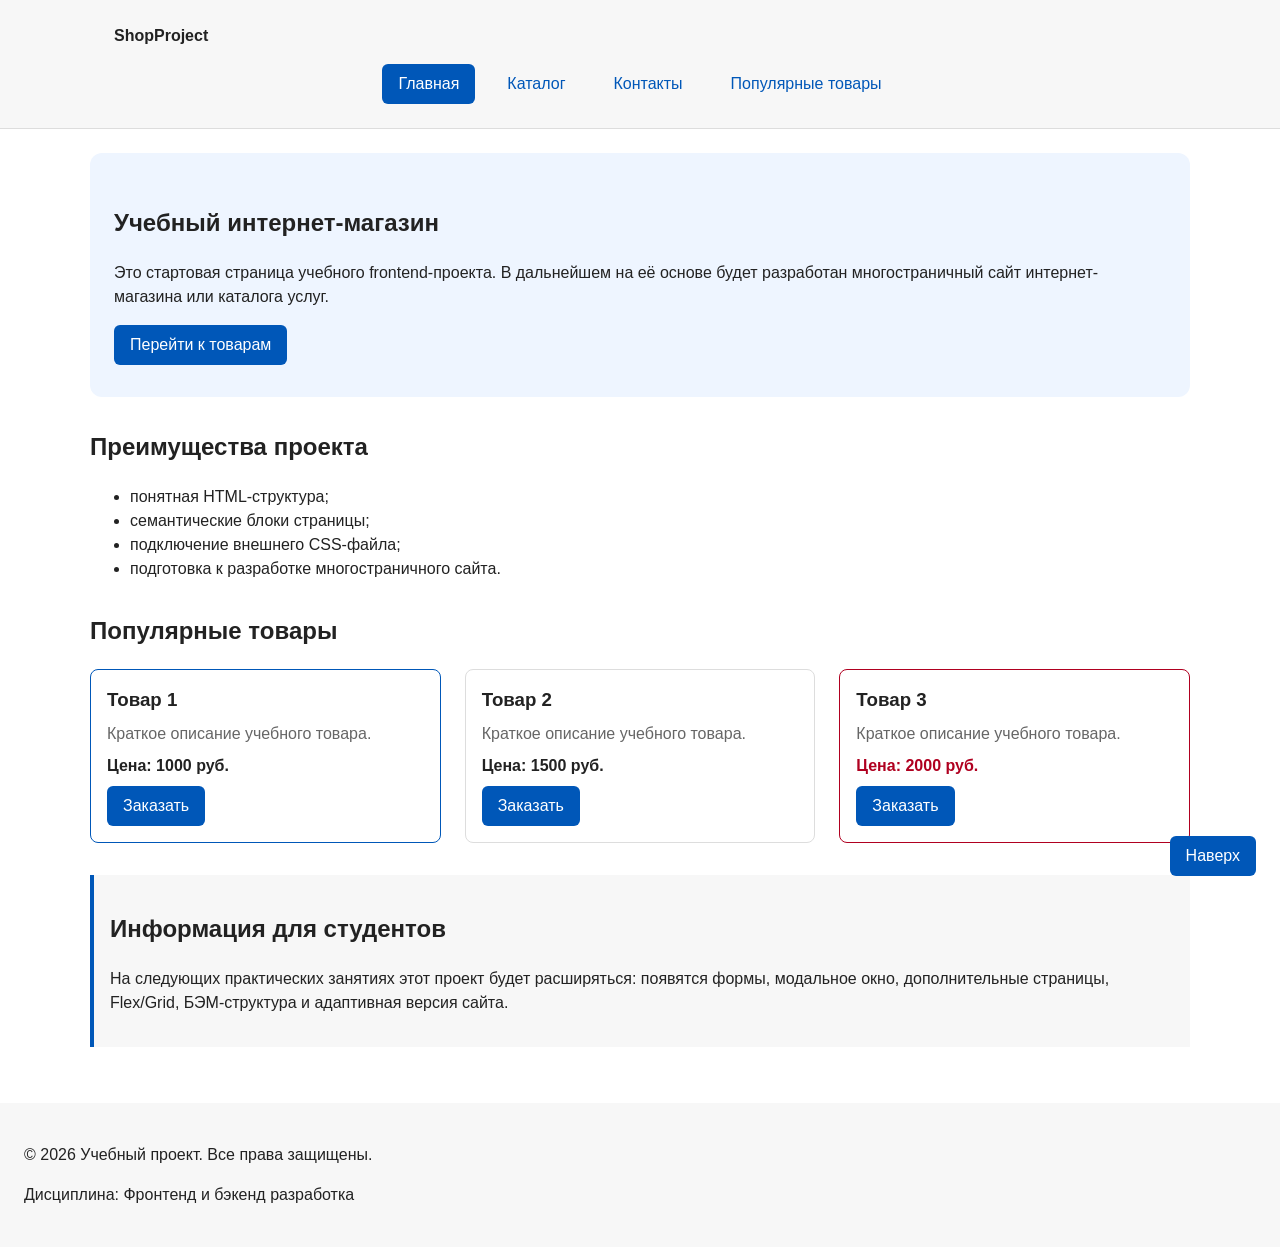
==== commit c118f8ba: "Merge pull request #10 from kryptoNkn/refactor/bem-css-classes Apply BEM naming to CSS classes- #10" ====
--- a/index.html
+++ b/index.html
@@ -13,21 +13,32 @@
 </head>
 
 <body id="top">
-  <header>
-  <div class="site-header">
-    <a class="site-logo" href="index.html">ShopProject</a>
-    <nav class="site-nav" aria-label="Основная навигация">
-      <ul class="site-nav__list">
-        <li><a href="index.html">Главная</a></li>
-        <li><a href="catalog.html">Каталог</a></li>
-        <li><a href="contacts.html">Контакты</a></li>
-        <li><a href="index.html#advantages">Преимущества</a></li>
-        <li><a href="index.html#popular">Популярные товары</a></li>
-        <li><a href="index.html#contacts">Обратная связь</a></li>
-      </ul>
-    </nav>
-  </div>
-</header>
+  <header class="site-header">
+    <div class="site-header__inner">
+      <a class="site-header__logo" href="index.html">ShopProject</a>
+
+      <nav class="site-nav" aria-label="Основная навигация">
+        <ul class="site-nav__list">
+          <li class="site-nav__item">
+            <a class="site-nav__link site-nav__link--active" href="index.html">
+              Главная
+            </a>
+          </li>
+          <li class="site-nav__item">
+            <a class="site-nav__link" href="catalog.html">Каталог</a>
+          </li>
+          <li class="site-nav__item">
+            <a class="site-nav__link" href="contacts.html">Контакты</a>
+          </li>
+          <li class="site-nav__item">
+            <a class="site-nav__link" href="index.html#popular">
+              Популярные товары
+            </a>
+          </li>
+        </ul>
+      </nav>
+    </div>
+  </header>
 
 
   <main>
@@ -38,7 +49,7 @@
     В дальнейшем на её основе будет разработан многостраничный сайт
     интернет-магазина или каталога услуг.
   </p>
-  <a class="button" href="#popular">Перейти к товарам</a>
+  <a class="button button--primary" href="#popular">Перейти к товарам</a>
 </section>
 <section class="section" id="advantages">
   <h2>Преимущества проекта</h2>
@@ -54,29 +65,29 @@
   <h2>Популярные товары</h2>
 
   <div class="products-grid">
-    <article class="product-card">
-      <h3>Товар 1</h3>
-      <p>Краткое описание учебного товара.</p>
-      <p>Цена: 1000 руб.</p>
-      <button class="button product-card__button" type="button" data-product="Товар 1">
+    <article class="product-card product-card--featured">
+      <h3 class="product-card__title">Товар 1</h3>
+      <p class="product-card__description">Краткое описание учебного товара.</p>
+      <p class="product-card__price">Цена: 1000 руб.</p>
+      <button class="button button--primary product-card__button" type="button" data-product="Товар 1">
         Заказать
       </button>
     </article>
 
     <article class="product-card">
-      <h3>Товар 2</h3>
-      <p>Краткое описание учебного товара.</p>
-      <p>Цена: 1500 руб.</p>
-      <button class="button product-card__button" type="button" data-product="Товар 2">
+      <h3 class="product-card__title">Товар 2</h3>
+      <p class="product-card__description">Краткое описание учебного товара.</p>
+      <p class="product-card__price">Цена: 1500 руб.</p>
+      <button class="button button--primary product-card__button" type="button" data-product="Товар 2">
         Заказать
       </button>
     </article>
 
-    <article class="product-card">
-      <h3>Товар 3</h3>
-      <p>Краткое описание учебного товара.</p>
-      <p>Цена: 2000 руб.</p>
-      <button class="button product-card__button" type="button" data-product="Товар 3">
+    <article class="product-card product-card--discount">
+      <h3 class="product-card__title">Товар 3</h3>
+      <p class="product-card__description">Краткое описание учебного товара.</p>
+      <p class="product-card__price">Цена: 2000 руб.</p>
+      <button class="button button--primary product-card__button" type="button" data-product="Товар 3">
         Заказать
       </button>
     </article>
@@ -95,14 +106,15 @@
 
   
 <dialog class="order-dialog" id="order-dialog" aria-labelledby="order-dialog-title">
-  <h2 id="order-dialog-title">Оформление заявки</h2>
+  <h2 class="order-dialog__title" id="order-dialog-title">Оформление заявки</h2>
 
   <form class="order-form" id="order-form" action="#" method="post" novalidate>
     <input id="selected-product" name="selected-product" type="hidden">
 
-    <div class="form-field">
-      <label for="order-name">Имя</label>
-      <input
+    <div class="order-form__field">
+      <label class="order-form__label" for="order-name">Имя</label>
+      <input
+        class="order-form__input"
         id="order-name"
         name="name"
         type="text"
@@ -113,9 +125,10 @@
       >
     </div>
 
-    <div class="form-field">
-      <label for="order-email">E-mail</label>
-      <input
+    <div class="order-form__field">
+      <label class="order-form__label" for="order-email">E-mail</label>
+      <input
+        class="order-form__input"
         id="order-email"
         name="email"
         type="email"
@@ -125,9 +138,10 @@
       >
     </div>
 
-    <div class="form-field">
-      <label for="order-phone">Телефон</label>
-      <input
+    <div class="order-form__field">
+      <label class="order-form__label" for="order-phone">Телефон</label>
+      <input
+        class="order-form__input"
         id="order-phone"
         name="phone"
         type="tel"
@@ -136,21 +150,22 @@
         pattern="^\+7 \(\d{3}\) \d{3}-\d{2}-\d{2}$"
         required
       >
-      <small>Формат: +7 (900) 000-00-00</small>
-    </div>
-
-    <div class="form-field">
-      <label for="order-date">Дата связи</label>
-      <input
+      <small class="order-form__hint">Формат: +7 (900) 000-00-00</small>
+    </div>
+
+    <div class="order-form__field">
+      <label class="order-form__label" for="order-date">Дата связи</label>
+      <input
+        class="order-form__input"
         id="order-date"
         name="date"
         type="date"
       >
     </div>
 
-    <div class="form-field">
-      <label for="order-topic">Тема заявки</label>
-      <select id="order-topic" name="topic" required>
+    <div class="order-form__field">
+      <label class="order-form__label" for="order-topic">Тема заявки</label>
+      <select class="order-form__select" id="order-topic" name="topic" required>
         <option value="">Выберите тему</option>
         <option value="product">Заказ товара</option>
         <option value="consultation">Консультация</option>
@@ -158,9 +173,10 @@
       </select>
     </div>
 
-    <div class="form-field">
-      <label for="order-comment">Комментарий</label>
+    <div class="order-form__field">
+      <label class="order-form__label" for="order-comment">Комментарий</label>
       <textarea
+        class="order-form__textarea"
         id="order-comment"
         name="comment"
         rows="4"
@@ -168,9 +184,10 @@
       ></textarea>
     </div>
 
-    <div class="form-field form-field--checkbox">
-      <label>
+    <div class="order-form__field">
+      <label class="order-form__label">
         <input
+          class="order-form__input"
           id="order-agreement"
           name="agreement"
           type="checkbox"
@@ -180,9 +197,9 @@
       </label>
     </div>
 
-    <div class="form-actions">
-      <button type="button" id="close-order-dialog">Закрыть</button>
-      <button type="submit">Отправить заявку</button>
+    <div class="order-form__actions">
+      <button class="button button--secondary" type="button" id="close-order-dialog">Закрыть</button>
+      <button class="button button--primary" type="submit">Отправить заявку</button>
     </div>
   </form>
 </dialog>
@@ -191,7 +208,7 @@
   Форма успешно отправлена!
 </p>
   <a class="to-top" href="#top">Наверх</a>
-  <footer id="contacts">
+  <footer class="site-footer" id="contacts">
   <p>&copy; 2026 Учебный проект. Все права защищены.</p>
   <p>Дисциплина: Фронтенд и бэкенд разработка</p>
 </footer>
--- a/css/style.css
+++ b/css/style.css
@@ -56,17 +56,12 @@
   flex: 1 0 auto;
 }
 
-header,
 main,
-footer {
+.site-footer {
   padding: var(--space-lg);
 }
 
-header {
-  background-color: var(--color-surface);
-}
-
-footer {
+.site-footer {
   background-color: var(--color-surface);
 }
 
@@ -90,17 +85,31 @@
 .button {
   display: inline-block;
   padding: var(--space-sm) var(--space-md);
+  border: none;
+  border-radius: var(--radius-sm);
+  font: inherit;
+  text-decoration: none;
+  cursor: pointer;
+}
+
+.button--primary {
   color: var(--color-white);
   background-color: var(--color-primary);
-  text-decoration: none;
-  border: none;
-  border-radius: var(--radius-sm);
-  cursor: pointer;
-}
-
-.button:hover {
-  color: var(--color-white);
+}
+
+.button--primary:hover {
   background-color: var(--color-primary-dark);
+}
+
+.button--secondary {
+  color: var(--color-primary);
+  background-color: transparent;
+  border: 1px solid var(--color-primary);
+}
+
+.button--secondary:hover {
+  color: var(--color-white);
+  background-color: var(--color-primary);
 }
 
 .button:focus-visible {
@@ -108,7 +117,8 @@
   outline-offset: 3px;
 }
 
-.button:disabled {
+.button:disabled,
+.button--disabled {
   opacity: 0.6;
   cursor: not-allowed;
 }
@@ -118,39 +128,25 @@
   чтобы оно не растягивалось слишком сильно на широких экранах.
 */
 .site-header {
-  position: relative;
-  display: flex;
-  align-items: center;
-  justify-content: space-between;
-  gap: var(--space-lg);
+  position: sticky;
+  top: 0;
+  z-index: 20;
+  background-color: var(--color-surface);
+  border-bottom: 1px solid var(--color-border);
+}
+
+.site-header__inner {
   max-width: var(--container-width);
   margin: 0 auto;
-  padding-top: var(--space-md);
-}
-
-.site-header__badge {
-  position: absolute;
-  top: 0;
-  left: 0;
-  padding: 2px var(--space-sm);
-  color: var(--color-white);
-  background-color: var(--color-primary);
-  border-radius: var(--radius-sm);
-  font-size: 12px;
-}
-
-/*
-  Оформляем текстовый логотип.
-*/
-.site-logo {
-  font-weight: bold;
+  padding: var(--space-lg);
+}
+
+.site-header__logo {
+  font-weight: 700;
+  color: var(--color-text);
   text-decoration: none;
-  color: var(--color-text);
-}
-
-/*
-  Убираем стандартные отступы и маркеры списка навигации.
-*/
+}
+
 .site-nav__list {
   display: flex;
   flex-wrap: wrap;
@@ -162,17 +158,7 @@
   list-style: none;
 }
 
-/*
-  Добавляем расстояние между пунктами меню.
-*/
-.site-nav__list li {
-  margin: 0;
-}
-
-/*
-  Оформляем ссылки меню.
-*/
-.site-nav__list a {
+.site-nav__link {
   display: inline-block;
   padding: var(--space-sm) var(--space-md);
   color: var(--color-primary);
@@ -180,7 +166,17 @@
   border-radius: var(--radius-sm);
 }
 
-.site-nav__list a:hover {
+.site-nav__link:hover {
+  color: var(--color-white);
+  background-color: var(--color-primary);
+}
+
+.site-nav__link:focus-visible {
+  outline: 2px solid var(--color-primary);
+  outline-offset: 3px;
+}
+
+.site-nav__link--active {
   color: var(--color-white);
   background-color: var(--color-primary);
 }
@@ -202,58 +198,58 @@
   margin: 0 auto var(--space-xl);
 }
 
-.section h2 {
+.section > h2 {
   margin-top: 0;
 }
 
-.product-grid {
-  position: relative;
+.products-grid {
   display: grid;
-  grid-template-columns: repeat(3, minmax(0, 1fr));
-  gap: var(--space-md);
-  padding-top: var(--space-lg);
-}
-
-.product-grid__label {
-  position: absolute;
-  top: 0;
-  right: 0;
-  padding: 2px var(--space-sm);
-  color: var(--color-white);
-  background-color: var(--color-primary);
-  border-radius: var(--radius-sm);
-  font-size: 12px;
+  grid-template-columns: repeat(3, 1fr);
+  gap: var(--space-lg);
 }
 
 .product-card {
   display: flex;
   flex-direction: column;
   gap: var(--space-sm);
-  margin-bottom: 0;
   padding: var(--space-md);
   border: 1px solid var(--color-border);
   border-radius: var(--radius-md);
   background-color: var(--color-bg);
 }
 
-.product-card .button {
-  margin-top: auto;
-  align-self: flex-start;
-}
-
-.product-card__badge {
-  position: absolute;
-  top: var(--space-sm);
-  right: var(--space-sm);
-  padding: 2px var(--space-sm);
-  color: var(--color-white);
-  background-color: var(--color-primary);
-  border-radius: var(--radius-sm);
-  font-size: 12px;
-}
-
-.product-card__button,
-.product-card > .button {
+.product-card:hover {
+  border-color: var(--color-primary);
+}
+
+.product-card--featured {
+  border-color: var(--color-primary);
+}
+
+.product-card--discount {
+  border-color: var(--color-danger);
+}
+
+.product-card__title {
+  margin: 0;
+  color: var(--color-text);
+}
+
+.product-card__description {
+  margin: 0;
+  color: var(--color-muted);
+}
+
+.product-card__price {
+  margin: 0;
+  font-weight: 700;
+}
+
+.product-card--discount .product-card__price {
+  color: var(--color-danger);
+}
+
+.product-card__button {
   margin-top: auto;
   align-self: flex-start;
 }
@@ -276,14 +272,6 @@
 }
 
 
-.product-card:hover {
-  border-color: var(--color-primary);
-}
-
-.product-card h3 {
-  margin-top: 0;
-}
-
 .aside-info {
   max-width: var(--container-width);
   margin: 0 auto var(--space-xl);
@@ -297,7 +285,7 @@
    =============================== */
 
 .order-dialog {
-  width: min(100% - var(--space-xl), 560px);
+  width: min(100% - 32px, 560px);
   padding: var(--space-lg);
   border: none;
   border-radius: var(--radius-lg);
@@ -307,18 +295,22 @@
   background-color: rgba(0, 0, 0, 0.5);
 }
 
-.form-field {
+.order-dialog__title {
+  margin-top: 0;
+}
+
+.order-form__field {
   margin-bottom: var(--space-md);
 }
 
-.form-field label {
+.order-form__label {
   display: block;
   margin-bottom: var(--space-xs);
 }
 
-.form-field input,
-.form-field select,
-.form-field textarea {
+.order-form__input,
+.order-form__select,
+.order-form__textarea {
   width: 100%;
   padding: 10px 12px;
   border: 1px solid var(--color-border);
@@ -326,31 +318,30 @@
   font: inherit;
 }
 
-.form-field input[type="checkbox"] {
+.order-form__input[type="checkbox"] {
   width: auto;
 }
 
-.form-field small {
+.order-form__hint {
   display: block;
   margin-top: var(--space-xs);
   color: var(--color-muted);
 }
 
-.form-field input:hover,
-.form-field select:hover,
-.form-field textarea:hover {
+.order-form__input:hover,
+.order-form__select:hover,
+.order-form__textarea:hover {
   border-color: var(--color-primary);
 }
 
-.form-field input:focus-visible,
-.form-field select:focus-visible,
-.form-field textarea:focus-visible,
-.form-actions button:focus-visible {
+.order-form__input:focus-visible,
+.order-form__select:focus-visible,
+.order-form__textarea:focus-visible {
   outline: 2px solid var(--color-primary);
   outline-offset: 3px;
 }
 
-.order-form:focus-within .form-field:not(:focus-within) {
+.order-form:focus-within .order-form__field:not(:focus-within) {
   opacity: 0.45;
   pointer-events: none;
 }
@@ -359,9 +350,9 @@
   border-color: var(--color-danger);
 }
 
-.form-actions {
+.order-form__actions {
   display: flex;
-  gap: var(--space-sm);
+  gap: var(--space-md);
   margin-top: var(--space-lg);
 }
 
@@ -380,28 +371,41 @@
   color: var(--color-muted);
 }
 
-.breadcrumbs a {
+.breadcrumbs__link {
   color: var(--color-primary);
 }
 
-.breadcrumbs span::before {
+.breadcrumbs__current::before {
   content: " / ";
   color: var(--color-muted);
 }
 
 html {
   scroll-behavior: smooth;
+  scroll-padding-top: 140px;
+}
+
+@media (max-width: 1099px) {
+  html {
+    scroll-padding-top: 200px;
+  }
+}
+
+@media (max-width: 700px) {
+  html {
+    scroll-padding-top: 260px;
+  }
+}
+
+@media (max-width: 480px) {
+  html {
+    scroll-padding-top: 380px;
+  }
 }
 
 :target {
   outline: 2px dashed var(--color-primary);
   outline-offset: 4px;
-}
-
-.products-grid {
-  display: grid;
-  grid-template-columns: repeat(3, 1fr);
-  gap: var(--space-lg);
 }
 
 .catalog-layout {
@@ -425,28 +429,28 @@
   grid-area: products;
 }
 
-.filters-form {
+.catalog-filters__form {
   display: grid;
   gap: var(--space-md);
 }
 
-.filters-form fieldset {
+.catalog-filters__group {
   margin: 0;
   padding: var(--space-md);
   border: 1px solid var(--color-border);
   border-radius: var(--radius-sm);
 }
 
-.filters-form legend {
+.catalog-filters__legend {
   font-weight: 700;
 }
 
-.filters-form label {
+.catalog-filters__label {
   display: block;
   margin-bottom: var(--space-sm);
 }
 
-.filters-form input[type="number"] {
+.catalog-filters__input[type="number"] {
   width: 100%;
   padding: 8px 10px;
   border: 1px solid var(--color-border);
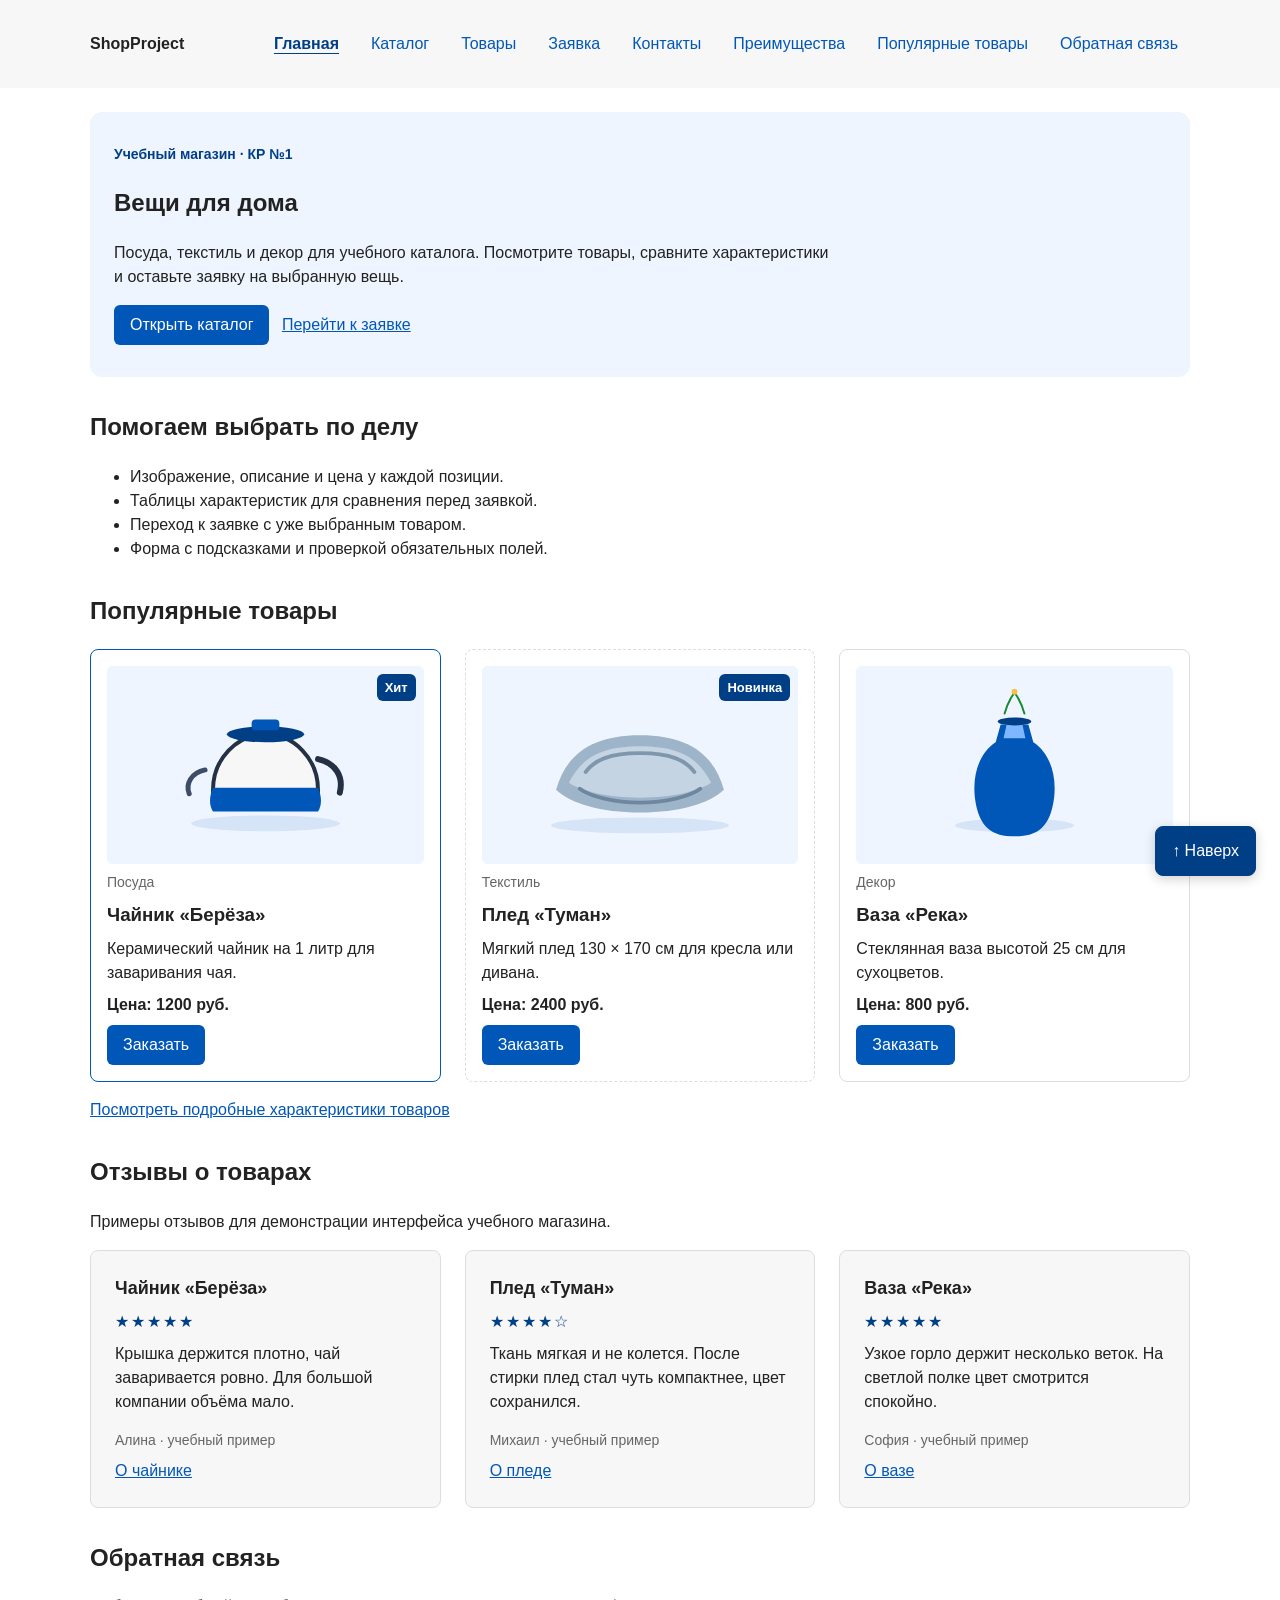
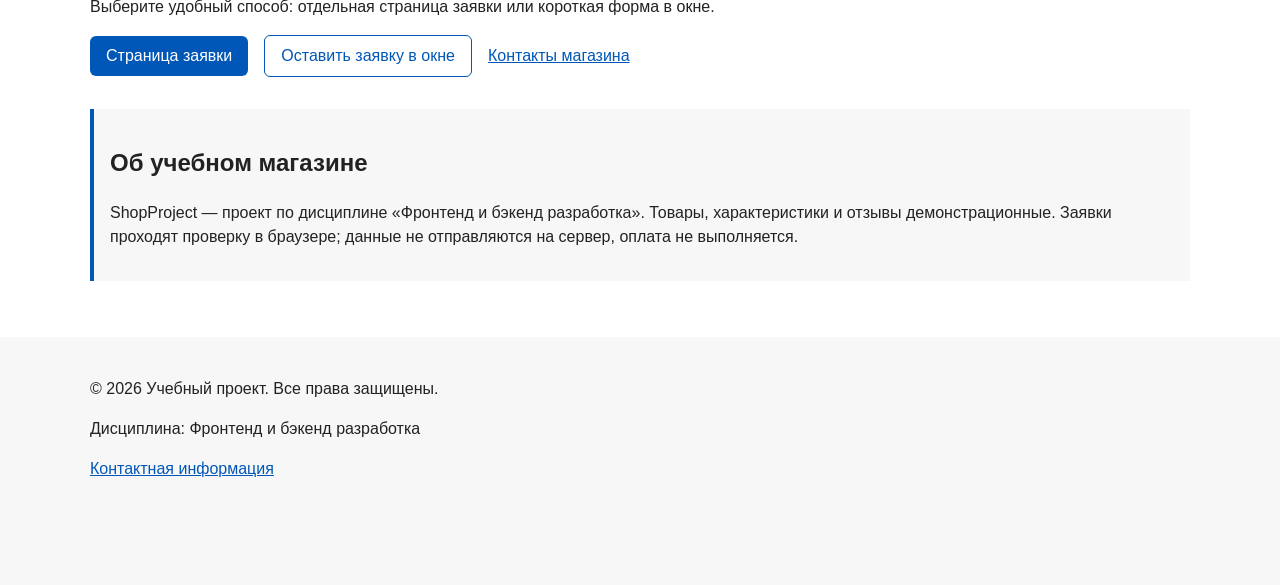
==== commit 775a4ae8: "fix: prepare HTML CSS project for submission" ====
--- a/index.html
+++ b/index.html
@@ -3,118 +3,166 @@
 <head>
   <meta charset="UTF-8">
   <meta name="viewport" content="width=device-width, initial-scale=1.0">
-  <title>Учебный интернет-магазин</title>
+  <meta name="description" content="ShopProject: чайник «Берёза», плед «Туман» и ваза «Река». Характеристики, отзывы и учебная форма заявки.">
+  <title>Товары для дома — ShopProject</title>
+  <meta property="og:type" content="website">
+  <meta property="og:locale" content="ru_RU">
+  <meta property="og:site_name" content="ShopProject">
+  <meta property="og:title" content="Товары для дома — ShopProject">
+  <meta property="og:description" content="ShopProject: чайник «Берёза», плед «Туман» и ваза «Река». Характеристики, отзывы и учебная форма заявки.">
+  <meta property="og:url" content="https://kryptoNkn.github.io/kr1-html-css-shop/">
+  <meta property="og:image" content="https://kryptoNkn.github.io/kr1-html-css-shop/images/preview.jpg">
+  <meta property="og:image:width" content="1200">
+  <meta property="og:image:height" content="630">
+  <meta property="og:image:alt" content="ShopProject — учебный интернет-магазин">
   <link rel="stylesheet" href="css/style.css">
   <script src="js/main.js" defer></script>
-  <meta property="og:type" content="website">
-  <meta property="og:title" content="Учебный интернет-магазин">
-  <meta property="og:description" content="Учебный frontend-проект интернет-магазина.">
-  <meta property="og:image" content="https://kryptoNkn.github.io/kr1-html-css-shop/images/preview.jpg">
 </head>
-
-<body id="top">
+<body class="page" id="top">
+  <a class="skip-link" href="#main-content">К содержимому</a>
   <header class="site-header">
     <div class="site-header__inner">
       <a class="site-header__logo" href="index.html">ShopProject</a>
-
       <nav class="site-nav" aria-label="Основная навигация">
         <ul class="site-nav__list">
-          <li class="site-nav__item">
-            <a class="site-nav__link site-nav__link--active" href="index.html">
-              Главная
-            </a>
-          </li>
-          <li class="site-nav__item">
-            <a class="site-nav__link" href="catalog.html">Каталог</a>
-          </li>
-          <li class="site-nav__item">
-            <a class="site-nav__link" href="contacts.html">Контакты</a>
-          </li>
-          <li class="site-nav__item">
-            <a class="site-nav__link" href="index.html#popular">
-              Популярные товары
-            </a>
-          </li>
+          <li class="site-nav__item"><a class="site-nav__link site-nav__link--active" href="index.html" aria-current="page">Главная</a></li>
+          <li class="site-nav__item"><a class="site-nav__link" href="catalog.html">Каталог</a></li>
+          <li class="site-nav__item"><a class="site-nav__link" href="product.html">Товары</a></li>
+          <li class="site-nav__item"><a class="site-nav__link" href="order.html">Заявка</a></li>
+          <li class="site-nav__item"><a class="site-nav__link" href="contacts.html">Контакты</a></li>
+          <li class="site-nav__item"><a class="site-nav__link" href="index.html#advantages">Преимущества</a></li>
+          <li class="site-nav__item"><a class="site-nav__link" href="index.html#popular">Популярные товары</a></li>
+          <li class="site-nav__item"><a class="site-nav__link" href="index.html#contacts">Обратная связь</a></li>
         </ul>
       </nav>
     </div>
   </header>
-
-
-  <main>
+  <main class="page__main" id="main-content" tabindex="-1">
     <section class="hero">
-  <h1>Учебный интернет-магазин</h1>
-  <p>
-    Это стартовая страница учебного frontend-проекта.
-    В дальнейшем на её основе будет разработан многостраничный сайт
-    интернет-магазина или каталога услуг.
-  </p>
-  <a class="button button--primary" href="#popular">Перейти к товарам</a>
-</section>
-<section class="section" id="advantages">
-  <h2>Преимущества проекта</h2>
-
-  <ul class="advantages-list">
-    <li>понятная HTML-структура;</li>
-    <li>семантические блоки страницы;</li>
-    <li>подключение внешнего CSS-файла;</li>
-    <li>подготовка к разработке многостраничного сайта.</li>
-  </ul>
-</section>
-<section class="section" id="popular">
-  <h2>Популярные товары</h2>
-
-  <div class="products-grid">
-    <article class="product-card product-card--featured">
-      <h3 class="product-card__title">Товар 1</h3>
-      <p class="product-card__description">Краткое описание учебного товара.</p>
-      <p class="product-card__price">Цена: 1000 руб.</p>
-      <button class="button button--primary product-card__button" type="button" data-product="Товар 1">
-        Заказать
-      </button>
-    </article>
-
-    <article class="product-card">
-      <h3 class="product-card__title">Товар 2</h3>
-      <p class="product-card__description">Краткое описание учебного товара.</p>
-      <p class="product-card__price">Цена: 1500 руб.</p>
-      <button class="button button--primary product-card__button" type="button" data-product="Товар 2">
-        Заказать
-      </button>
-    </article>
-
-    <article class="product-card product-card--discount">
-      <h3 class="product-card__title">Товар 3</h3>
-      <p class="product-card__description">Краткое описание учебного товара.</p>
-      <p class="product-card__price">Цена: 2000 руб.</p>
-      <button class="button button--primary product-card__button" type="button" data-product="Товар 3">
-        Заказать
-      </button>
-    </article>
-  </div>
-</section>
-<aside class="aside-info">
-  <h2>Информация для студентов</h2>
-  <p>
-    На следующих практических занятиях этот проект будет расширяться:
-    появятся формы, модальное окно, дополнительные страницы, Flex/Grid,
-    БЭМ-структура и адаптивная версия сайта.
-  </p>
-</aside>
+      <p class="hero__eyebrow">Учебный магазин · КР №1</p>
+      <h1 class="hero__title">Вещи для дома</h1>
+      <p class="hero__description">Посуда, текстиль и декор для учебного каталога. Посмотрите товары,
+        сравните характеристики и оставьте заявку на выбранную вещь.</p>
+      <a class="button button--primary" href="catalog.html">Открыть каталог</a>
+      <a class="hero__link" href="order.html">Перейти к заявке</a>
+    </section>
+
+    <section class="section" id="advantages">
+      <h2 class="section__title">Помогаем выбрать по делу</h2>
+      <ul class="advantages-list">
+        <li class="advantages-list__item">Изображение, описание и цена у каждой позиции.</li>
+        <li class="advantages-list__item">Таблицы характеристик для сравнения перед заявкой.</li>
+        <li class="advantages-list__item">Переход к заявке с уже выбранным товаром.</li>
+        <li class="advantages-list__item">Форма с подсказками и проверкой обязательных полей.</li>
+      </ul>
+    </section>
+
+    <section class="section" id="popular">
+      <h2 class="section__title">Популярные товары</h2>
+      <div class="products-grid">
+        <article class="product-card product-card--featured">
+          <span class="product-card__badge">Хит</span>
+          <a class="product-card__image-link" href="product.html#kettle" aria-label="Подробнее: Чайник «Берёза»">
+            <img class="product-card__image" src="images/kettle.svg" alt="Белый заварочный чайник с синей крышкой" width="640" height="400" loading="lazy" decoding="async">
+          </a>
+          <p class="product-card__category">Посуда</p>
+          <h3 class="product-card__title"><a class="product-card__title-link" href="product.html#kettle">Чайник «Берёза»</a></h3>
+          <p class="product-card__description">Керамический чайник на 1 литр для заваривания чая.</p>
+          <p class="product-card__price">Цена: 1200 руб.</p>
+          <button class="button button--primary product-card__button" type="button" data-product="Чайник «Берёза»">Заказать</button>
+        </article>
+
+        <article class="product-card product-card--new">
+          <span class="product-card__badge">Новинка</span>
+          <a class="product-card__image-link" href="product.html#blanket" aria-label="Подробнее: Плед «Туман»">
+            <img class="product-card__image" src="images/blanket.svg" alt="Сложенный серо-голубой плед" width="640" height="400" loading="lazy" decoding="async">
+          </a>
+          <p class="product-card__category">Текстиль</p>
+          <h3 class="product-card__title"><a class="product-card__title-link" href="product.html#blanket">Плед «Туман»</a></h3>
+          <p class="product-card__description">Мягкий плед 130 × 170 см для кресла или дивана.</p>
+          <p class="product-card__price">Цена: 2400 руб.</p>
+          <button class="button button--primary product-card__button" type="button" data-product="Плед «Туман»">Заказать</button>
+        </article>
+
+        <article class="product-card">
+
+          <a class="product-card__image-link" href="product.html#vase" aria-label="Подробнее: Ваза «Река»">
+            <img class="product-card__image" src="images/vase.svg" alt="Высокая синяя ваза с узким горлом" width="640" height="400" loading="lazy" decoding="async">
+          </a>
+          <p class="product-card__category">Декор</p>
+          <h3 class="product-card__title"><a class="product-card__title-link" href="product.html#vase">Ваза «Река»</a></h3>
+          <p class="product-card__description">Стеклянная ваза высотой 25 см для сухоцветов.</p>
+          <p class="product-card__price">Цена: 800 руб.</p>
+          <button class="button button--primary product-card__button" type="button" data-product="Ваза «Река»">Заказать</button>
+        </article>
+      </div>
+      <p><a href="product.html">Посмотреть подробные характеристики товаров</a></p>
+    </section>
+
+    <section class="section" id="reviews" aria-labelledby="reviews-title">
+      <h2 class="section__title" id="reviews-title">Отзывы о товарах</h2>
+      <p class="section__description">Примеры отзывов для демонстрации интерфейса учебного магазина.</p>
+      <div class="reviews-grid">
+        <article class="review-card">
+          <h3 class="review-card__title">Чайник «Берёза»</h3>
+          <p class="review-card__rating" aria-label="Оценка 5 из 5">★★★★★</p>
+          <blockquote class="review-card__quote">Крышка держится плотно, чай заваривается ровно. Для большой компании объёма мало.</blockquote>
+          <p class="review-card__author">Алина · учебный пример</p>
+          <a class="review-card__link" href="product.html#kettle">О чайнике</a>
+        </article>
+        <article class="review-card">
+          <h3 class="review-card__title">Плед «Туман»</h3>
+          <p class="review-card__rating" aria-label="Оценка 4 из 5">★★★★☆</p>
+          <blockquote class="review-card__quote">Ткань мягкая и не колется. После стирки плед стал чуть компактнее, цвет сохранился.</blockquote>
+          <p class="review-card__author">Михаил · учебный пример</p>
+          <a class="review-card__link" href="product.html#blanket">О пледе</a>
+        </article>
+        <article class="review-card">
+          <h3 class="review-card__title">Ваза «Река»</h3>
+          <p class="review-card__rating" aria-label="Оценка 5 из 5">★★★★★</p>
+          <blockquote class="review-card__quote">Узкое горло держит несколько веток. На светлой полке цвет смотрится спокойно.</blockquote>
+          <p class="review-card__author">София · учебный пример</p>
+          <a class="review-card__link" href="product.html#vase">О вазе</a>
+        </article>
+      </div>
+    </section>
+
+    <section class="section" id="contacts">
+      <h2 class="section__title">Обратная связь</h2>
+      <p>Выберите удобный способ: отдельная страница заявки или короткая форма в окне.</p>
+      <div class="action-list">
+        <a class="button button--primary" href="order.html">Страница заявки</a>
+        <button class="button button--secondary" type="button" data-open-order>Оставить заявку в окне</button>
+        <a href="contacts.html">Контакты магазина</a>
+      </div>
+      <p class="success-message" id="success-message" role="status" tabindex="-1" hidden></p>
+    </section>
+
+    <aside class="aside-info">
+      <h2 class="aside-info__title">Об учебном магазине</h2>
+      <p>ShopProject — проект по дисциплине «Фронтенд и бэкенд разработка».
+        Товары, характеристики и отзывы демонстрационные. Заявки проходят проверку в браузере;
+        данные не отправляются на сервер, оплата не выполняется.</p>
+    </aside>
   </main>
-
-
-  
+  <footer class="site-footer">
+    <div class="site-footer__inner">
+      <p>&copy; 2026 Учебный проект. Все права защищены.</p>
+      <p>Дисциплина: Фронтенд и бэкенд разработка</p>
+      <p><a href="contacts.html">Контактная информация</a></p>
+    </div>
+  </footer>
+  <a class="back-to-top" href="#top" aria-label="Наверх страницы">↑ Наверх</a>
 <dialog class="order-dialog" id="order-dialog" aria-labelledby="order-dialog-title">
-  <h2 class="order-dialog__title" id="order-dialog-title">Оформление заявки</h2>
-
+  <h2 class="order-dialog__title" id="order-dialog-title" tabindex="-1" autofocus>Оформление заявки</h2>
+
+  <p class="order-dialog__product" id="selected-product-label" hidden></p>
   <form class="order-form" id="order-form" action="#" method="post" novalidate>
     <input id="selected-product" name="selected-product" type="hidden">
 
     <div class="order-form__field">
       <label class="order-form__label" for="order-name">Имя</label>
-      <input
-        class="order-form__input"
+      <input class="order-form__input"
         id="order-name"
         name="name"
         type="text"
@@ -127,8 +175,7 @@
 
     <div class="order-form__field">
       <label class="order-form__label" for="order-email">E-mail</label>
-      <input
-        class="order-form__input"
+      <input class="order-form__input"
         id="order-email"
         name="email"
         type="email"
@@ -140,23 +187,23 @@
 
     <div class="order-form__field">
       <label class="order-form__label" for="order-phone">Телефон</label>
-      <input
-        class="order-form__input"
+      <input class="order-form__input"
         id="order-phone"
+        aria-describedby="order-phone-hint"
         name="phone"
+        autocomplete="tel"
         type="tel"
         inputmode="tel"
         placeholder="+7 (900) 000-00-00"
         pattern="^\+7 \(\d{3}\) \d{3}-\d{2}-\d{2}$"
         required
       >
-      <small class="order-form__hint">Формат: +7 (900) 000-00-00</small>
+      <small class="order-form__hint" id="order-phone-hint">Формат: +7 (900) 000-00-00</small>
     </div>
 
     <div class="order-form__field">
       <label class="order-form__label" for="order-date">Дата связи</label>
-      <input
-        class="order-form__input"
+      <input class="order-form__input"
         id="order-date"
         name="date"
         type="date"
@@ -175,8 +222,7 @@
 
     <div class="order-form__field">
       <label class="order-form__label" for="order-comment">Комментарий</label>
-      <textarea
-        class="order-form__textarea"
+      <textarea class="order-form__textarea"
         id="order-comment"
         name="comment"
         rows="4"
@@ -185,9 +231,8 @@
     </div>
 
     <div class="order-form__field">
-      <label class="order-form__label">
-        <input
-          class="order-form__input"
+      <label class="order-form__label" for="order-agreement">
+        <input class="order-form__input order-form__input--checkbox"
           id="order-agreement"
           name="agreement"
           type="checkbox"
@@ -203,14 +248,5 @@
     </div>
   </form>
 </dialog>
-
-<p class="success-message" id="success-message" hidden>
-  Форма успешно отправлена!
-</p>
-  <a class="to-top" href="#top">Наверх</a>
-  <footer class="site-footer" id="contacts">
-  <p>&copy; 2026 Учебный проект. Все права защищены.</p>
-  <p>Дисциплина: Фронтенд и бэкенд разработка</p>
-</footer>
 </body>
 </html>
--- a/css/style.css
+++ b/css/style.css
@@ -1,9 +1,5 @@
-/* ===============================
-   1. Переменные проекта
-   =============================== */
-
+/* 1. Дизайн-токены проекта. */
 :root {
-  /* Основные цвета проекта */
   --color-bg: #ffffff;
   --color-text: #222222;
   --color-muted: #666666;
@@ -12,39 +8,35 @@
   --color-border: #dddddd;
   --color-surface: #f7f7f7;
   --color-surface-accent: #eef5ff;
+  --color-field-muted: #eeeeee;
   --color-danger: #b00020;
   --color-success: #168a2f;
   --color-success-bg: #eefaf0;
   --color-white: #ffffff;
-
-  /* Отступы */
+  --color-backdrop: rgba(0, 0, 0, 0.5);
+
   --space-xs: 4px;
   --space-sm: 8px;
   --space-md: 16px;
   --space-lg: 24px;
   --space-xl: 32px;
 
-  /* Скругления */
   --radius-sm: 6px;
   --radius-md: 8px;
   --radius-lg: 12px;
-
-  /* Размеры */
   --container-width: 1100px;
 }
 
-/* ===============================
-   2. Базовые стили
-   =============================== */
-
+/* 2. Сброс и общие правила документа. Компоненты оформляются классами. */
 * {
   box-sizing: border-box;
 }
 
-body {
-  display: flex;
-  flex-direction: column;
-  min-height: 100vh;
+html {
+  scroll-behavior: smooth;
+}
+
+.page {
   margin: 0;
   font-family: Arial, sans-serif;
   line-height: 1.5;
@@ -52,22 +44,9 @@
   background-color: var(--color-bg);
 }
 
-main {
-  flex: 1 0 auto;
-}
-
-main,
-.site-footer {
+.page__main {
   padding: var(--space-lg);
 }
-
-.site-footer {
-  background-color: var(--color-surface);
-}
-
-/* ===============================
-   3. Общие элементы интерфейса
-   =============================== */
 
 a {
   color: var(--color-primary);
@@ -82,6 +61,249 @@
   outline-offset: 3px;
 }
 
+:target {
+  outline: 2px dashed var(--color-primary);
+  outline-offset: 4px;
+}
+
+/* 3. Шапка и самостоятельный блок навигации. */
+.site-header {
+  position: sticky;
+  top: 0;
+  z-index: 10;
+  padding: var(--space-lg);
+  background-color: var(--color-surface);
+}
+
+.site-header__inner {
+  display: flex;
+  flex-wrap: wrap;
+  align-items: center;
+  justify-content: space-between;
+  gap: var(--space-md);
+  max-width: var(--container-width);
+  margin: 0 auto;
+}
+
+.site-header__logo {
+  font-weight: bold;
+  text-decoration: none;
+  color: var(--color-text);
+}
+
+.site-nav__list {
+  display: flex;
+  flex-wrap: wrap;
+  justify-content: center;
+  align-items: center;
+  gap: var(--space-sm);
+  padding: 0;
+  margin: 0;
+  list-style: none;
+}
+
+.site-nav__item {
+  margin: 0;
+}
+
+.site-nav__link {
+  display: inline-block;
+  padding: var(--space-sm) 12px;
+  color: var(--color-primary);
+  text-decoration: none;
+  border-radius: var(--radius-sm);
+}
+
+.site-nav__link--active {
+  color: var(--color-primary-dark);
+  font-weight: bold;
+  text-decoration: underline;
+  text-underline-offset: 4px;
+}
+
+.site-nav__link:hover {
+  color: var(--color-white);
+  background-color: var(--color-primary);
+}
+
+.site-nav__link:focus-visible {
+  outline: 2px solid var(--color-primary);
+  outline-offset: 3px;
+}
+
+/* 4. Разделы страниц и хлебные крошки. */
+.hero {
+  max-width: var(--container-width);
+  margin: 0 auto var(--space-xl);
+  padding: var(--space-xl) var(--space-lg);
+  background-color: var(--color-surface-accent);
+  border-radius: var(--radius-lg);
+}
+
+.hero__link {
+  display: inline-block;
+  margin: var(--space-sm);
+}
+
+.section {
+  max-width: var(--container-width);
+  margin: 0 auto var(--space-xl);
+  scroll-margin-top: 180px;
+}
+
+.section__title {
+  margin-top: 0;
+}
+
+.breadcrumbs {
+  max-width: var(--container-width);
+  margin: 0 auto var(--space-md);
+  font-size: 14px;
+  color: var(--color-muted);
+}
+
+.breadcrumbs__link {
+  color: var(--color-primary);
+}
+
+.breadcrumbs__current::before {
+  content: " / ";
+  color: var(--color-muted);
+}
+
+.aside-info {
+  max-width: var(--container-width);
+  margin: 0 auto var(--space-xl);
+  padding: var(--space-md);
+  border-left: 4px solid var(--color-primary);
+  background-color: var(--color-surface);
+}
+
+.contact-details {
+  font-style: normal;
+}
+
+.contact-details__item {
+  margin-bottom: var(--space-sm);
+}
+
+/* 5. Grid управляет раскладкой, карточка не зависит от страницы. */
+.products-grid {
+  display: grid;
+  grid-template-columns: repeat(3, minmax(0, 1fr));
+  gap: var(--space-lg);
+}
+
+.product-card {
+  position: relative;
+  display: flex;
+  flex-direction: column;
+  gap: var(--space-sm);
+  min-width: 0;
+  padding: var(--space-md);
+  border: 1px solid var(--color-border);
+  border-radius: var(--radius-md);
+  background-color: var(--color-bg);
+}
+
+.product-card:hover,
+.product-card--featured {
+  border-color: var(--color-primary);
+}
+
+.product-card__title,
+.product-card__description,
+.product-card__price {
+  margin: 0;
+}
+
+.product-card__button {
+  align-self: flex-start;
+  margin-top: auto;
+}
+
+/* 6. Каталог и его фильтры. */
+.catalog-layout {
+  display: grid;
+  grid-template-columns: 260px minmax(0, 1fr);
+  grid-template-areas: "filters products";
+  align-items: start;
+  gap: var(--space-lg);
+  max-width: var(--container-width);
+  margin: 0 auto var(--space-xl);
+}
+
+.catalog-filters {
+  grid-area: filters;
+  min-width: 0;
+  padding: var(--space-md);
+  border: 1px solid var(--color-border);
+  border-radius: var(--radius-md);
+  background-color: var(--color-surface);
+}
+
+.catalog-products {
+  grid-area: products;
+  min-width: 0;
+}
+
+.catalog-filters__title,
+.catalog-products__title {
+  margin-top: 0;
+}
+
+.catalog-filters__note {
+  color: var(--color-muted);
+  font-size: 14px;
+}
+
+.catalog-filters__form {
+  display: grid;
+  gap: var(--space-md);
+}
+
+.catalog-filters__group {
+  min-width: 0;
+  margin: 0;
+  padding: var(--space-md);
+  border: 1px solid var(--color-border);
+  border-radius: var(--radius-sm);
+}
+
+.catalog-filters__legend {
+  font-weight: 700;
+}
+
+.catalog-filters__label {
+  display: block;
+  margin-bottom: var(--space-sm);
+}
+
+.catalog-filters__label--range-end {
+  margin-top: var(--space-sm);
+}
+
+.catalog-filters__input {
+  width: 100%;
+  padding: var(--space-sm) 10px;
+  border: 1px solid var(--color-border);
+  border-radius: var(--radius-sm);
+  background-color: var(--color-bg);
+  color: var(--color-text);
+  font: inherit;
+}
+
+.catalog-filters__input:focus-visible,
+.catalog-filters__checkbox:focus-visible {
+  outline: 2px solid var(--color-primary);
+  outline-offset: 3px;
+}
+
+.catalog-filters__button {
+  justify-self: start;
+}
+
+/* 7. Общий блок кнопки и его варианты. */
 .button {
   display: inline-block;
   padding: var(--space-sm) var(--space-md);
@@ -90,6 +312,7 @@
   font: inherit;
   text-decoration: none;
   cursor: pointer;
+  transition: background-color 160ms ease, box-shadow 160ms ease, transform 160ms ease;
 }
 
 .button--primary {
@@ -98,6 +321,7 @@
 }
 
 .button--primary:hover {
+  color: var(--color-white);
   background-color: var(--color-primary-dark);
 }
 
@@ -112,178 +336,20 @@
   background-color: var(--color-primary);
 }
 
+.button:hover,
 .button:focus-visible {
   outline: 2px solid var(--color-primary);
   outline-offset: 3px;
 }
 
-.button:disabled,
-.button--disabled {
+.button:disabled {
   opacity: 0.6;
   cursor: not-allowed;
-}
-
-/*
-  Ограничиваем ширину содержимого шапки,
-  чтобы оно не растягивалось слишком сильно на широких экранах.
-*/
-.site-header {
-  position: sticky;
-  top: 0;
-  z-index: 20;
-  background-color: var(--color-surface);
-  border-bottom: 1px solid var(--color-border);
-}
-
-.site-header__inner {
-  max-width: var(--container-width);
-  margin: 0 auto;
-  padding: var(--space-lg);
-}
-
-.site-header__logo {
-  font-weight: 700;
-  color: var(--color-text);
-  text-decoration: none;
-}
-
-.site-nav__list {
-  display: flex;
-  flex-wrap: wrap;
-  justify-content: center;
-  align-items: center;
-  gap: var(--space-md);
-  padding: 0;
-  margin: var(--space-md) 0 0;
-  list-style: none;
-}
-
-.site-nav__link {
-  display: inline-block;
-  padding: var(--space-sm) var(--space-md);
-  color: var(--color-primary);
-  text-decoration: none;
-  border-radius: var(--radius-sm);
-}
-
-.site-nav__link:hover {
-  color: var(--color-white);
-  background-color: var(--color-primary);
-}
-
-.site-nav__link:focus-visible {
-  outline: 2px solid var(--color-primary);
-  outline-offset: 3px;
-}
-
-.site-nav__link--active {
-  color: var(--color-white);
-  background-color: var(--color-primary);
-}
-
-/* ===============================
-   4. Компоненты страницы
-   =============================== */
-
-.hero {
-  max-width: var(--container-width);
-  margin: 0 auto var(--space-xl);
-  padding: var(--space-xl) var(--space-lg);
-  background-color: var(--color-surface-accent);
-  border-radius: var(--radius-lg);
-}
-
-.section {
-  max-width: var(--container-width);
-  margin: 0 auto var(--space-xl);
-}
-
-.section > h2 {
-  margin-top: 0;
-}
-
-.products-grid {
-  display: grid;
-  grid-template-columns: repeat(3, 1fr);
-  gap: var(--space-lg);
-}
-
-.product-card {
-  display: flex;
-  flex-direction: column;
-  gap: var(--space-sm);
-  padding: var(--space-md);
-  border: 1px solid var(--color-border);
-  border-radius: var(--radius-md);
-  background-color: var(--color-bg);
-}
-
-.product-card:hover {
-  border-color: var(--color-primary);
-}
-
-.product-card--featured {
-  border-color: var(--color-primary);
-}
-
-.product-card--discount {
-  border-color: var(--color-danger);
-}
-
-.product-card__title {
-  margin: 0;
-  color: var(--color-text);
-}
-
-.product-card__description {
-  margin: 0;
-  color: var(--color-muted);
-}
-
-.product-card__price {
-  margin: 0;
-  font-weight: 700;
-}
-
-.product-card--discount .product-card__price {
-  color: var(--color-danger);
-}
-
-.product-card__button {
-  margin-top: auto;
-  align-self: flex-start;
-}
-
-.to-top {
-  position: fixed;
-  right: var(--space-lg);
-  bottom: var(--space-lg);
-  z-index: 10;
-  padding: var(--space-sm) var(--space-md);
-  color: var(--color-white);
-  background-color: var(--color-primary);
-  text-decoration: none;
-  border-radius: var(--radius-sm);
-}
-
-.to-top:hover {
-  background-color: var(--color-primary-dark);
-  color: var(--color-white);
-}
-
-
-.aside-info {
-  max-width: var(--container-width);
-  margin: 0 auto var(--space-xl);
-  padding: var(--space-md);
-  border-left: 4px solid var(--color-primary);
-  background-color: var(--color-surface);
-}
-
-/* ===============================
-   5. Форма и модальное окно
-   =============================== */
-
+  transform: none;
+  outline: none;
+}
+
+/* 8. Модальное окно и независимая форма. */
 .order-dialog {
   width: min(100% - 32px, 560px);
   padding: var(--space-lg);
@@ -292,7 +358,7 @@
 }
 
 .order-dialog::backdrop {
-  background-color: rgba(0, 0, 0, 0.5);
+  background-color: var(--color-backdrop);
 }
 
 .order-dialog__title {
@@ -313,13 +379,15 @@
 .order-form__textarea {
   width: 100%;
   padding: 10px 12px;
-  border: 1px solid var(--color-border);
+  border: 1px solid var(--order-field-border, var(--color-border));
   border-radius: var(--radius-sm);
+  background-color: var(--order-field-bg, var(--color-white));
   font: inherit;
 }
 
-.order-form__input[type="checkbox"] {
+.order-form__input--checkbox {
   width: auto;
+  background-color: var(--color-white);
 }
 
 .order-form__hint {
@@ -328,10 +396,15 @@
   color: var(--color-muted);
 }
 
-.order-form__input:hover,
-.order-form__select:hover,
-.order-form__textarea:hover {
+/* Контекст фокуса передаётся через переменные, без цепочек вложенных селекторов. */
+.order-form:has(:is(.order-form__input:not(.order-form__input--checkbox), .order-form__select, .order-form__textarea):focus) {
+  --order-field-bg: var(--color-field-muted);
+  --order-field-border: var(--color-muted);
+}
+
+:is(.order-form__input, .order-form__select, .order-form__textarea):where(:focus) {
   border-color: var(--color-primary);
+  background-color: var(--color-white);
 }
 
 .order-form__input:focus-visible,
@@ -341,13 +414,15 @@
   outline-offset: 3px;
 }
 
-.order-form:focus-within .order-form__field:not(:focus-within) {
-  opacity: 0.45;
-  pointer-events: none;
-}
-
-[aria-invalid="true"] {
+.order-form__input--error,
+.order-form__select--error,
+.order-form__textarea--error {
   border-color: var(--color-danger);
+}
+
+.order-form__input--checkbox.order-form__input--error {
+  outline: 2px solid var(--color-danger);
+  outline-offset: 3px;
 }
 
 .order-form__actions {
@@ -364,96 +439,369 @@
   background-color: var(--color-success-bg);
 }
 
-.breadcrumbs {
+/* 9. Подвал. */
+.site-footer {
+  padding: var(--space-lg) var(--space-lg) 88px;
+  background-color: var(--color-surface);
+  scroll-margin-top: 180px;
+}
+
+.site-footer__inner {
   max-width: var(--container-width);
-  margin: 0 auto var(--space-md);
+  margin: 0 auto;
+}
+
+/* 10. Иллюстрации, отзывы и дополнения практики №8. */
+.skip-link {
+  position: fixed;
+  top: var(--space-sm);
+  left: var(--space-md);
+  z-index: 30;
+  padding: var(--space-sm) var(--space-md);
+  color: var(--color-white);
+  background-color: var(--color-primary-dark);
+  transform: translateY(-200%);
+}
+
+.skip-link:focus-visible {
+  transform: translateY(0);
+}
+
+.hero__eyebrow {
+  margin-top: 0;
+  color: var(--color-primary-dark);
   font-size: 14px;
+  font-weight: 700;
+}
+
+.hero__description {
+  max-width: 720px;
+}
+
+.product-card {
+  overflow-wrap: anywhere;
+  transition: border-color 160ms ease, box-shadow 160ms ease, transform 160ms ease;
+}
+
+.product-card:hover {
+  box-shadow: 0 6px 20px rgba(0, 57, 120, 0.12);
+  transform: translateY(-3px);
+}
+
+.product-card:focus-within {
+  border-color: var(--color-primary);
+  box-shadow: 0 0 0 2px var(--color-surface-accent);
+}
+
+.product-card:active {
+  transform: translateY(0);
+}
+
+.product-card--new {
+  border-style: dashed;
+}
+
+.product-card__badge {
+  position: absolute;
+  top: var(--space-lg);
+  right: var(--space-lg);
+  z-index: 1;
+  padding: var(--space-xs) var(--space-sm);
+  color: var(--color-white);
+  background-color: var(--color-primary-dark);
+  border-radius: var(--radius-sm);
+  font-size: 13px;
+  font-weight: 700;
+  pointer-events: none;
+}
+
+.product-card__image-link {
+  display: block;
+  border-radius: var(--radius-sm);
+}
+
+.product-card__image,
+.product-detail__image {
+  display: block;
+  width: 100%;
+  height: auto;
+  aspect-ratio: 8 / 5;
+  object-fit: contain;
+  border-radius: var(--radius-sm);
+  background-color: var(--color-surface-accent);
+}
+
+.product-card__category,
+.product-detail__category {
+  margin: 0;
   color: var(--color-muted);
-}
-
-.breadcrumbs__link {
+  font-size: 14px;
+}
+
+.product-card__title-link {
+  color: var(--color-text);
+  text-decoration: none;
+}
+
+.product-card__title-link:hover {
   color: var(--color-primary);
-}
-
-.breadcrumbs__current::before {
-  content: " / ";
-  color: var(--color-muted);
-}
-
-html {
-  scroll-behavior: smooth;
-  scroll-padding-top: 140px;
-}
-
-@media (max-width: 1099px) {
-  html {
-    scroll-padding-top: 200px;
-  }
-}
-
-@media (max-width: 700px) {
-  html {
-    scroll-padding-top: 260px;
-  }
-}
-
-@media (max-width: 480px) {
-  html {
-    scroll-padding-top: 380px;
-  }
-}
-
-:target {
-  outline: 2px dashed var(--color-primary);
-  outline-offset: 4px;
-}
-
-.catalog-layout {
-  max-width: var(--container-width);
-  margin: 0 auto var(--space-xl);
+  text-decoration: underline;
+}
+
+.product-card__price {
+  font-weight: 700;
+}
+
+.reviews-grid {
   display: grid;
-  grid-template-columns: 260px 1fr;
-  grid-template-areas: "filters products";
+  grid-template-columns: repeat(3, minmax(0, 1fr));
   gap: var(--space-lg);
 }
 
-.catalog-filters {
-  grid-area: filters;
-  padding: var(--space-md);
+.review-card {
+  display: flex;
+  flex-direction: column;
+  padding: var(--space-lg);
   border: 1px solid var(--color-border);
   border-radius: var(--radius-md);
   background-color: var(--color-surface);
 }
 
-.catalog-products {
-  grid-area: products;
-}
-
-.catalog-filters__form {
+.review-card__title {
+  margin: 0;
+  font-size: 18px;
+}
+
+.review-card__rating {
+  margin: var(--space-sm) 0;
+  color: var(--color-primary-dark);
+  letter-spacing: 2px;
+}
+
+.review-card__quote {
+  margin: 0 0 var(--space-md);
+}
+
+.review-card__author {
+  margin: auto 0 var(--space-sm);
+  color: var(--color-muted);
+  font-size: 14px;
+}
+
+.review-card__link {
+  align-self: flex-start;
+}
+
+.back-to-top {
+  position: fixed;
+  right: var(--space-lg);
+  bottom: var(--space-lg);
+  z-index: 20;
+  padding: 12px var(--space-md);
+  border: 1px solid var(--color-primary-dark);
+  border-radius: var(--radius-md);
+  color: var(--color-white);
+  background-color: var(--color-primary-dark);
+  text-decoration: none;
+  box-shadow: 0 3px 12px rgba(0, 0, 0, 0.18);
+}
+
+.back-to-top:hover,
+.back-to-top:active {
+  color: var(--color-white);
+  background-color: var(--color-primary);
+}
+
+.button:active:not(:disabled) {
+  transform: translateY(1px);
+  box-shadow: inset 0 2px 4px rgba(0, 0, 0, 0.2);
+}
+
+.button--primary:disabled {
+  color: var(--color-white);
+  background-color: var(--color-primary);
+}
+
+.product-links,
+.action-list {
+  display: flex;
+  flex-wrap: wrap;
+  align-items: center;
+  gap: var(--space-md);
+}
+
+.product-detail {
   display: grid;
-  gap: var(--space-md);
-}
-
-.catalog-filters__group {
+  grid-template-columns: minmax(0, 1fr) minmax(0, 1fr);
+  gap: var(--space-xl);
+  max-width: var(--container-width);
+  margin: 0 auto var(--space-xl);
+  padding: var(--space-lg);
+  border: 1px solid var(--color-border);
+  border-radius: var(--radius-lg);
+  scroll-margin-top: 180px;
+}
+
+.product-detail__figure {
+  min-width: 0;
   margin: 0;
-  padding: var(--space-md);
+}
+
+.product-detail__caption {
+  margin-top: var(--space-sm);
+  color: var(--color-muted);
+  font-size: 14px;
+}
+
+.product-detail__content {
+  min-width: 0;
+}
+
+.product-detail__title {
+  margin: var(--space-sm) 0;
+}
+
+.product-detail__price {
+  font-size: 24px;
+  font-weight: 700;
+}
+
+.product-table {
+  width: 100%;
+  border-collapse: collapse;
+  font-size: 14px;
+}
+
+.product-table__caption {
+  margin-bottom: var(--space-sm);
+  text-align: left;
+  font-weight: 700;
+}
+
+.product-table__head {
+  background-color: var(--color-surface-accent);
+}
+
+.product-table__cell {
+  padding: var(--space-sm) 12px;
   border: 1px solid var(--color-border);
-  border-radius: var(--radius-sm);
-}
-
-.catalog-filters__legend {
+  text-align: left;
+  vertical-align: top;
+  overflow-wrap: anywhere;
+}
+
+.product-table__cell--label {
+  width: 44%;
+  font-weight: 400;
+}
+
+.order-layout {
+  display: grid;
+  grid-template-columns: minmax(0, 2fr) minmax(0, 1fr);
+  align-items: start;
+  gap: var(--space-xl);
+}
+
+.order-form--page,
+.order-help {
+  min-width: 0;
+  padding: var(--space-lg);
+  border: 1px solid var(--color-border);
+  border-radius: var(--radius-lg);
+}
+
+.order-help {
+  background-color: var(--color-surface-accent);
+}
+
+.order-help__title {
+  margin-top: 0;
+}
+
+.order-help__steps {
+  padding-left: var(--space-lg);
+}
+
+.order-form__actions {
+  flex-wrap: wrap;
+}
+
+.order-dialog__product {
+  color: var(--color-primary-dark);
   font-weight: 700;
 }
 
-.catalog-filters__label {
-  display: block;
-  margin-bottom: var(--space-sm);
-}
-
-.catalog-filters__input[type="number"] {
-  width: 100%;
-  padding: 8px 10px;
-  border: 1px solid var(--color-border);
-  border-radius: var(--radius-sm);
-  font: inherit;
+/* 11. Раскладка на узких экранах и уменьшение движения. */
+@media (max-width: 800px) {
+  .products-grid {
+    grid-template-columns: repeat(2, minmax(0, 1fr));
+  }
+
+  .catalog-layout {
+    grid-template-columns: minmax(0, 1fr);
+    grid-template-areas: "filters" "products";
+  }
+
+  .product-detail,
+  .order-layout,
+  .reviews-grid {
+    grid-template-columns: minmax(0, 1fr);
+  }
+
+  .site-header {
+    position: static;
+  }
+
+  .section,
+  .product-detail {
+    scroll-margin-top: var(--space-md);
+  }
+}
+
+@media (max-width: 540px) {
+  .site-header,
+  .page__main {
+    padding: var(--space-md);
+  }
+
+  .site-header {
+    position: static;
+  }
+
+  .products-grid {
+    grid-template-columns: 1fr;
+  }
+
+  .site-footer {
+    padding: var(--space-md) var(--space-md) 88px;
+  }
+
+  .product-detail,
+  .order-form--page {
+    padding: var(--space-md);
+  }
+
+  .back-to-top {
+    right: var(--space-md);
+    bottom: var(--space-md);
+  }
+
+  .section {
+    scroll-margin-top: var(--space-md);
+  }
+}
+
+@media (prefers-reduced-motion: reduce) {
+  html {
+    scroll-behavior: auto;
+  }
+
+  .button,
+  .product-card {
+    transition: none;
+  }
+
+  .product-card:hover {
+    transform: none;
+  }
 }
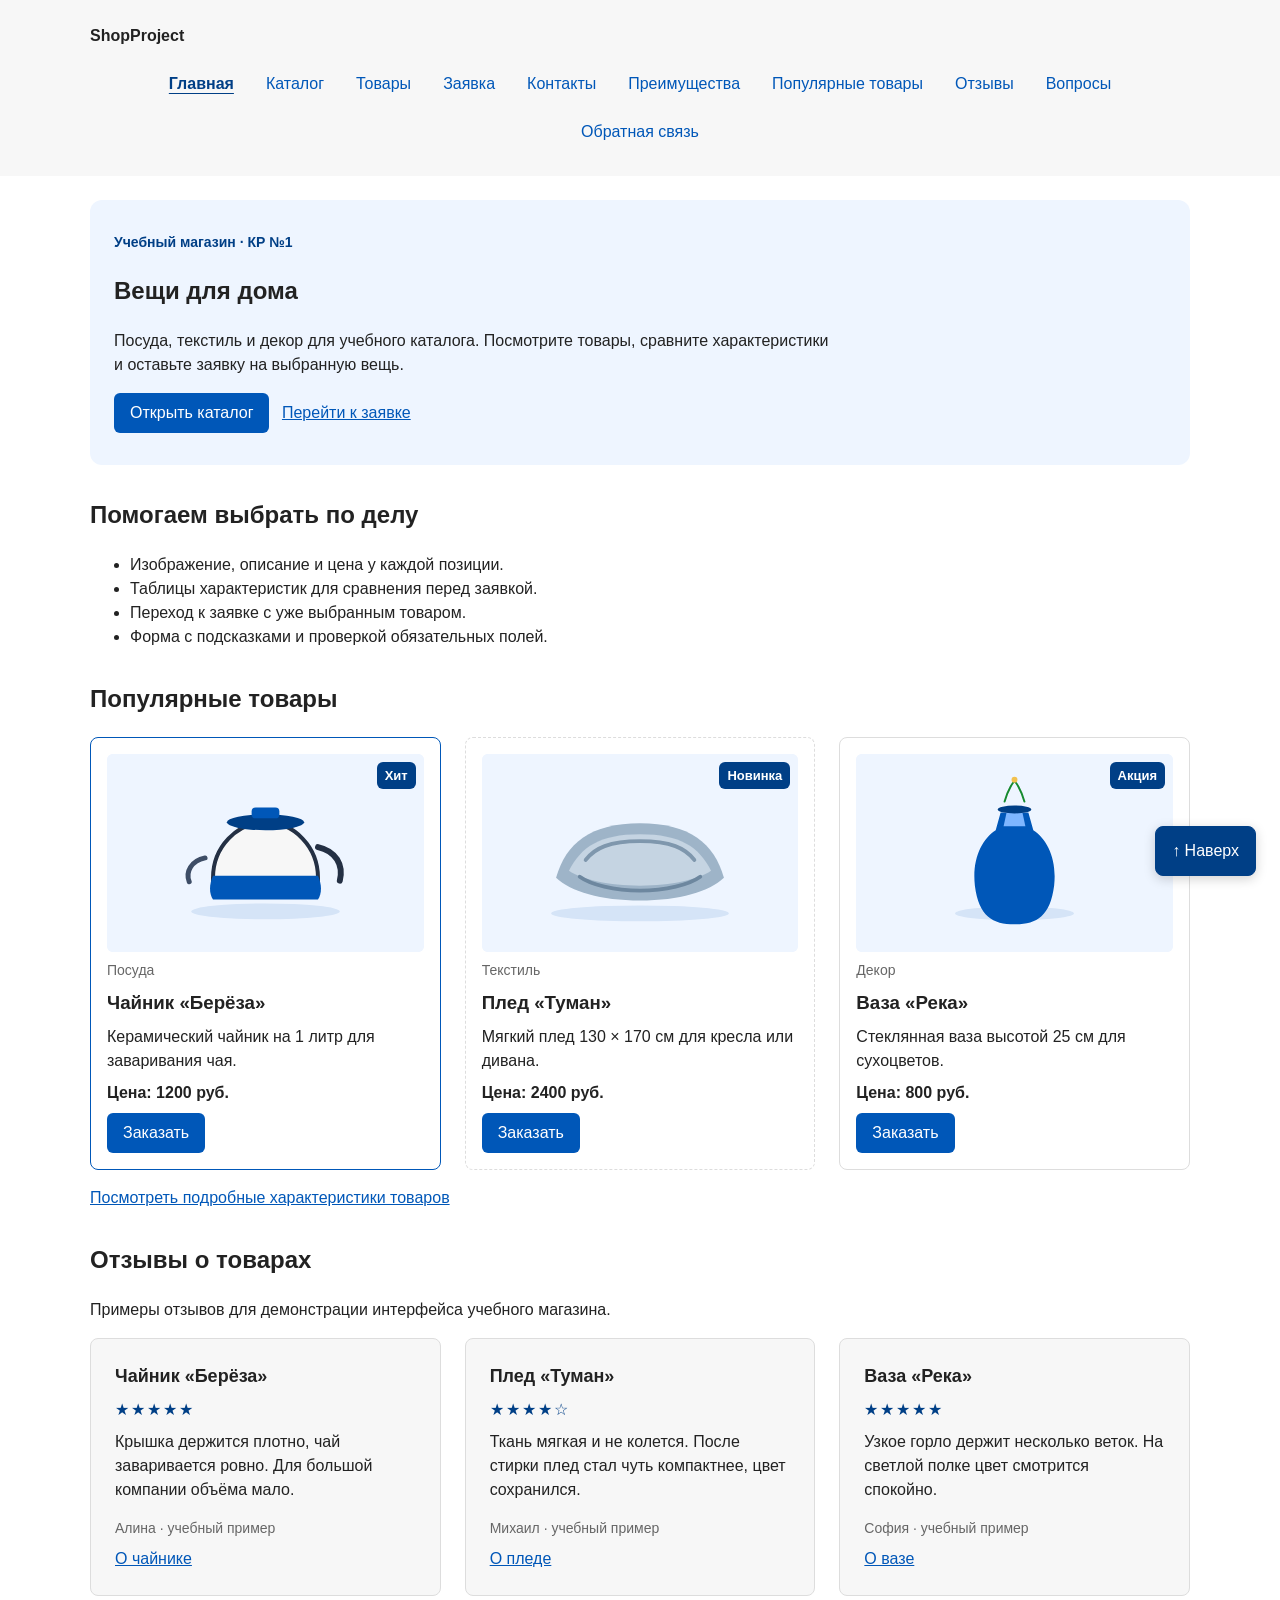
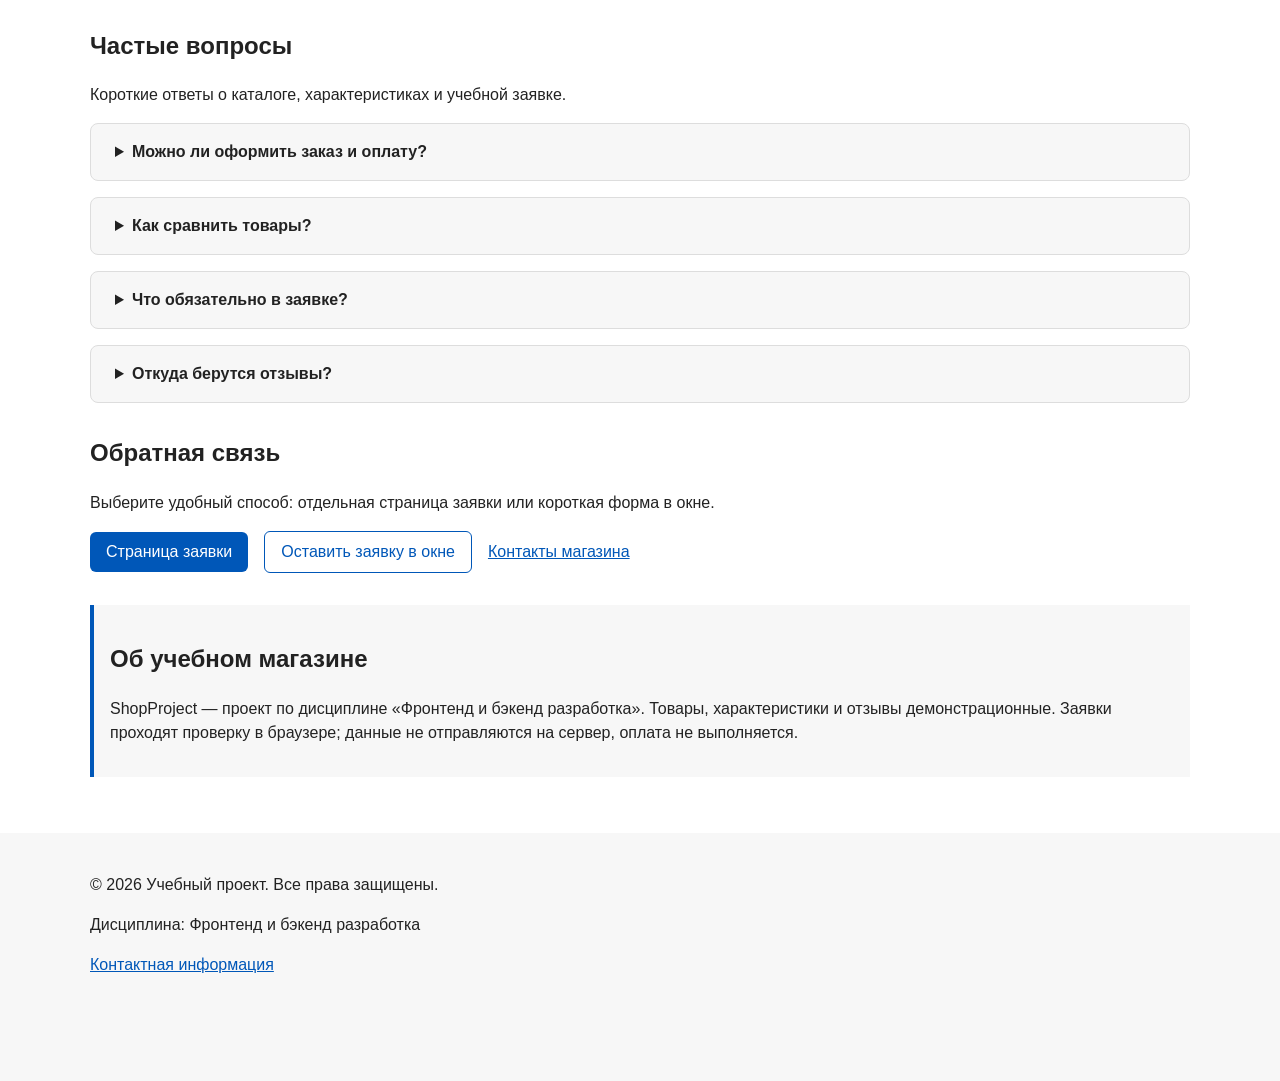
==== commit 1e002bf7: "kr" ====
--- a/index.html
+++ b/index.html
@@ -32,6 +32,8 @@
           <li class="site-nav__item"><a class="site-nav__link" href="contacts.html">Контакты</a></li>
           <li class="site-nav__item"><a class="site-nav__link" href="index.html#advantages">Преимущества</a></li>
           <li class="site-nav__item"><a class="site-nav__link" href="index.html#popular">Популярные товары</a></li>
+          <li class="site-nav__item"><a class="site-nav__link" href="index.html#reviews">Отзывы</a></li>
+          <li class="site-nav__item"><a class="site-nav__link" href="index.html#faq">Вопросы</a></li>
           <li class="site-nav__item"><a class="site-nav__link" href="index.html#contacts">Обратная связь</a></li>
         </ul>
       </nav>
@@ -84,8 +86,8 @@
           <button class="button button--primary product-card__button" type="button" data-product="Плед «Туман»">Заказать</button>
         </article>
 
-        <article class="product-card">
-
+        <article class="product-card product-card--promo">
+          <span class="product-card__badge product-card__badge--promo">Акция</span>
           <a class="product-card__image-link" href="product.html#vase" aria-label="Подробнее: Ваза «Река»">
             <img class="product-card__image" src="images/vase.svg" alt="Высокая синяя ваза с узким горлом" width="640" height="400" loading="lazy" decoding="async">
           </a>
@@ -124,6 +126,29 @@
           <p class="review-card__author">София · учебный пример</p>
           <a class="review-card__link" href="product.html#vase">О вазе</a>
         </article>
+      </div>
+    </section>
+
+    <section class="section" id="faq" aria-labelledby="faq-title">
+      <h2 class="section__title" id="faq-title">Частые вопросы</h2>
+      <p class="section__description">Короткие ответы о каталоге, характеристиках и учебной заявке.</p>
+      <div class="faq-list">
+        <details class="faq-item">
+          <summary class="faq-item__summary">Можно ли оформить заказ и оплату?</summary>
+          <p class="faq-item__answer">Нет. Форма только проверяет поля в браузере. Данные не уходят на сервер, оплата не выполняется.</p>
+        </details>
+        <details class="faq-item">
+          <summary class="faq-item__summary">Как сравнить товары?</summary>
+          <p class="faq-item__answer">На странице товаров есть отдельная <a href="product.html#compare">таблица сравнения</a> и характеристики каждой позиции.</p>
+        </details>
+        <details class="faq-item">
+          <summary class="faq-item__summary">Что обязательно в заявке?</summary>
+          <p class="faq-item__answer">Имя, e-mail, телефон в формате +7 (900) 000-00-00, тема и согласие на обработку данных. Дата и комментарий можно не заполнять.</p>
+        </details>
+        <details class="faq-item">
+          <summary class="faq-item__summary">Откуда берутся отзывы?</summary>
+          <p class="faq-item__answer">Это учебные примеры. Они показывают карточку отзыва и не описывают реальных покупателей.</p>
+        </details>
       </div>
     </section>
 
@@ -161,7 +186,7 @@
     <input id="selected-product" name="selected-product" type="hidden">
 
     <div class="order-form__field">
-      <label class="order-form__label" for="order-name">Имя</label>
+      <label class="order-form__label" for="order-name">Имя <span class="order-form__required" aria-hidden="true">*</span><span class="visually-hidden">, обязательно</span></label>
       <input class="order-form__input"
         id="order-name"
         name="name"
@@ -169,27 +194,32 @@
         placeholder="Введите ваше имя"
         minlength="2"
         autocomplete="given-name"
+        aria-errormessage="order-name-error"
         required
       >
-    </div>
-
-    <div class="order-form__field">
-      <label class="order-form__label" for="order-email">E-mail</label>
+      <p class="order-form__error" id="order-name-error" hidden>Укажите имя не короче двух символов.</p>
+    </div>
+
+    <div class="order-form__field">
+      <label class="order-form__label" for="order-email">E-mail <span class="order-form__required" aria-hidden="true">*</span><span class="visually-hidden">, обязательно</span></label>
       <input class="order-form__input"
         id="order-email"
         name="email"
         type="email"
         placeholder="example@mail.ru"
         autocomplete="email"
+        aria-errormessage="order-email-error"
         required
       >
-    </div>
-
-    <div class="order-form__field">
-      <label class="order-form__label" for="order-phone">Телефон</label>
+      <p class="order-form__error" id="order-email-error" hidden>Укажите корректный адрес e-mail.</p>
+    </div>
+
+    <div class="order-form__field">
+      <label class="order-form__label" for="order-phone">Телефон <span class="order-form__required" aria-hidden="true">*</span><span class="visually-hidden">, обязательно</span></label>
       <input class="order-form__input"
         id="order-phone"
         aria-describedby="order-phone-hint"
+        aria-errormessage="order-phone-error"
         name="phone"
         autocomplete="tel"
         type="tel"
@@ -199,6 +229,7 @@
         required
       >
       <small class="order-form__hint" id="order-phone-hint">Формат: +7 (900) 000-00-00</small>
+      <p class="order-form__error" id="order-phone-error" hidden>Введите телефон в формате +7 (900) 000-00-00.</p>
     </div>
 
     <div class="order-form__field">
@@ -211,13 +242,14 @@
     </div>
 
     <div class="order-form__field">
-      <label class="order-form__label" for="order-topic">Тема заявки</label>
-      <select class="order-form__select" id="order-topic" name="topic" required>
+      <label class="order-form__label" for="order-topic">Тема заявки <span class="order-form__required" aria-hidden="true">*</span><span class="visually-hidden">, обязательно</span></label>
+      <select class="order-form__select" id="order-topic" name="topic" aria-errormessage="order-topic-error" required>
         <option value="">Выберите тему</option>
         <option value="product">Заказ товара</option>
         <option value="consultation">Консультация</option>
         <option value="delivery">Доставка</option>
       </select>
+      <p class="order-form__error" id="order-topic-error" hidden>Выберите тему заявки.</p>
     </div>
 
     <div class="order-form__field">
@@ -236,10 +268,12 @@
           id="order-agreement"
           name="agreement"
           type="checkbox"
+          aria-errormessage="order-agreement-error"
           required
         >
-        Я согласен на обработку данных
+        Я согласен на обработку данных <span class="order-form__required" aria-hidden="true">*</span><span class="visually-hidden">, обязательно</span>
       </label>
+      <p class="order-form__error" id="order-agreement-error" hidden>Подтвердите согласие на обработку данных.</p>
     </div>
 
     <div class="order-form__actions">
--- a/css/style.css
+++ b/css/style.css
@@ -9,7 +9,7 @@
   --color-surface: #f7f7f7;
   --color-surface-accent: #eef5ff;
   --color-field-muted: #eeeeee;
-  --color-danger: #b00020;
+  --color-danger: #003f86;
   --color-success: #168a2f;
   --color-success-bg: #eefaf0;
   --color-white: #ffffff;
@@ -206,6 +206,10 @@
   background-color: var(--color-bg);
 }
 
+.product-card[hidden] {
+  display: none;
+}
+
 .product-card:hover,
 .product-card--featured {
   border-color: var(--color-primary);
@@ -234,7 +238,11 @@
 }
 
 .catalog-filters {
+  position: sticky;
+  top: 104px;
+  z-index: 5;
   grid-area: filters;
+  align-self: start;
   min-width: 0;
   padding: var(--space-md);
   border: 1px solid var(--color-border);
@@ -245,6 +253,12 @@
 .catalog-products {
   grid-area: products;
   min-width: 0;
+}
+
+.catalog-products__status {
+  margin: 0 0 var(--space-md);
+  color: var(--color-muted);
+  font-size: 14px;
 }
 
 .catalog-filters__title,
@@ -275,7 +289,9 @@
 }
 
 .catalog-filters__label {
-  display: block;
+  display: flex;
+  align-items: center;
+  gap: var(--space-sm);
   margin-bottom: var(--space-sm);
 }
 
@@ -299,8 +315,20 @@
   outline-offset: 3px;
 }
 
-.catalog-filters__button {
-  justify-self: start;
+.catalog-filters__input--error {
+  border-color: var(--color-danger);
+}
+
+.catalog-filters__error {
+  margin: var(--space-sm) 0 0;
+  color: var(--color-danger);
+  font-size: 14px;
+}
+
+.catalog-filters__actions {
+  display: flex;
+  flex-wrap: wrap;
+  gap: var(--space-sm);
 }
 
 /* 7. Общий блок кнопки и его варианты. */
@@ -515,6 +543,21 @@
   pointer-events: none;
 }
 
+.product-card__badge--promo {
+  background-color: var(--color-danger);
+}
+
+.promo-banner {
+  display: inline-block;
+  margin: 0;
+  padding: var(--space-xs) var(--space-sm);
+  color: var(--color-white);
+  background-color: var(--color-danger);
+  border-radius: var(--radius-sm);
+  font-size: 14px;
+  font-weight: 700;
+}
+
 .product-card__image-link {
   display: block;
   border-radius: var(--radius-sm);
@@ -590,6 +633,66 @@
 
 .review-card__link {
   align-self: flex-start;
+}
+
+.visually-hidden {
+  position: absolute;
+  width: 1px;
+  height: 1px;
+  margin: -1px;
+  padding: 0;
+  overflow: hidden;
+  clip: rect(0, 0, 0, 0);
+  white-space: nowrap;
+  border: 0;
+}
+
+.faq-list {
+  display: grid;
+  gap: var(--space-md);
+  max-width: var(--container-width);
+}
+
+.faq-item {
+  border: 1px solid var(--color-border);
+  border-radius: var(--radius-md);
+  background-color: var(--color-surface);
+}
+
+.faq-item__summary {
+  padding: var(--space-md) var(--space-lg);
+  font-weight: 700;
+  cursor: pointer;
+}
+
+.faq-item__summary:focus-visible {
+  outline: 2px solid var(--color-primary);
+  outline-offset: 3px;
+}
+
+.faq-item__answer {
+  margin: 0;
+  padding: 0 var(--space-lg) var(--space-md);
+}
+
+.compare-table-wrap {
+  max-width: var(--container-width);
+  overflow-x: auto;
+}
+
+.compare-table {
+  min-width: 640px;
+}
+
+.order-form__required {
+  color: var(--color-primary-dark);
+}
+
+.order-form__error {
+  margin: var(--space-xs) 0 0;
+  color: var(--color-primary-dark);
+  font-size: 14px;
+  font-weight: 700;
 }
 
 .back-to-top {
@@ -732,6 +835,12 @@
 }
 
 /* 11. Раскладка на узких экранах и уменьшение движения. */
+@media (max-width: 1199px) {
+  .catalog-filters {
+    top: 192px;
+  }
+}
+
 @media (max-width: 800px) {
   .products-grid {
     grid-template-columns: repeat(2, minmax(0, 1fr));
@@ -748,7 +857,8 @@
     grid-template-columns: minmax(0, 1fr);
   }
 
-  .site-header {
+  .site-header,
+  .catalog-filters {
     position: static;
   }
 
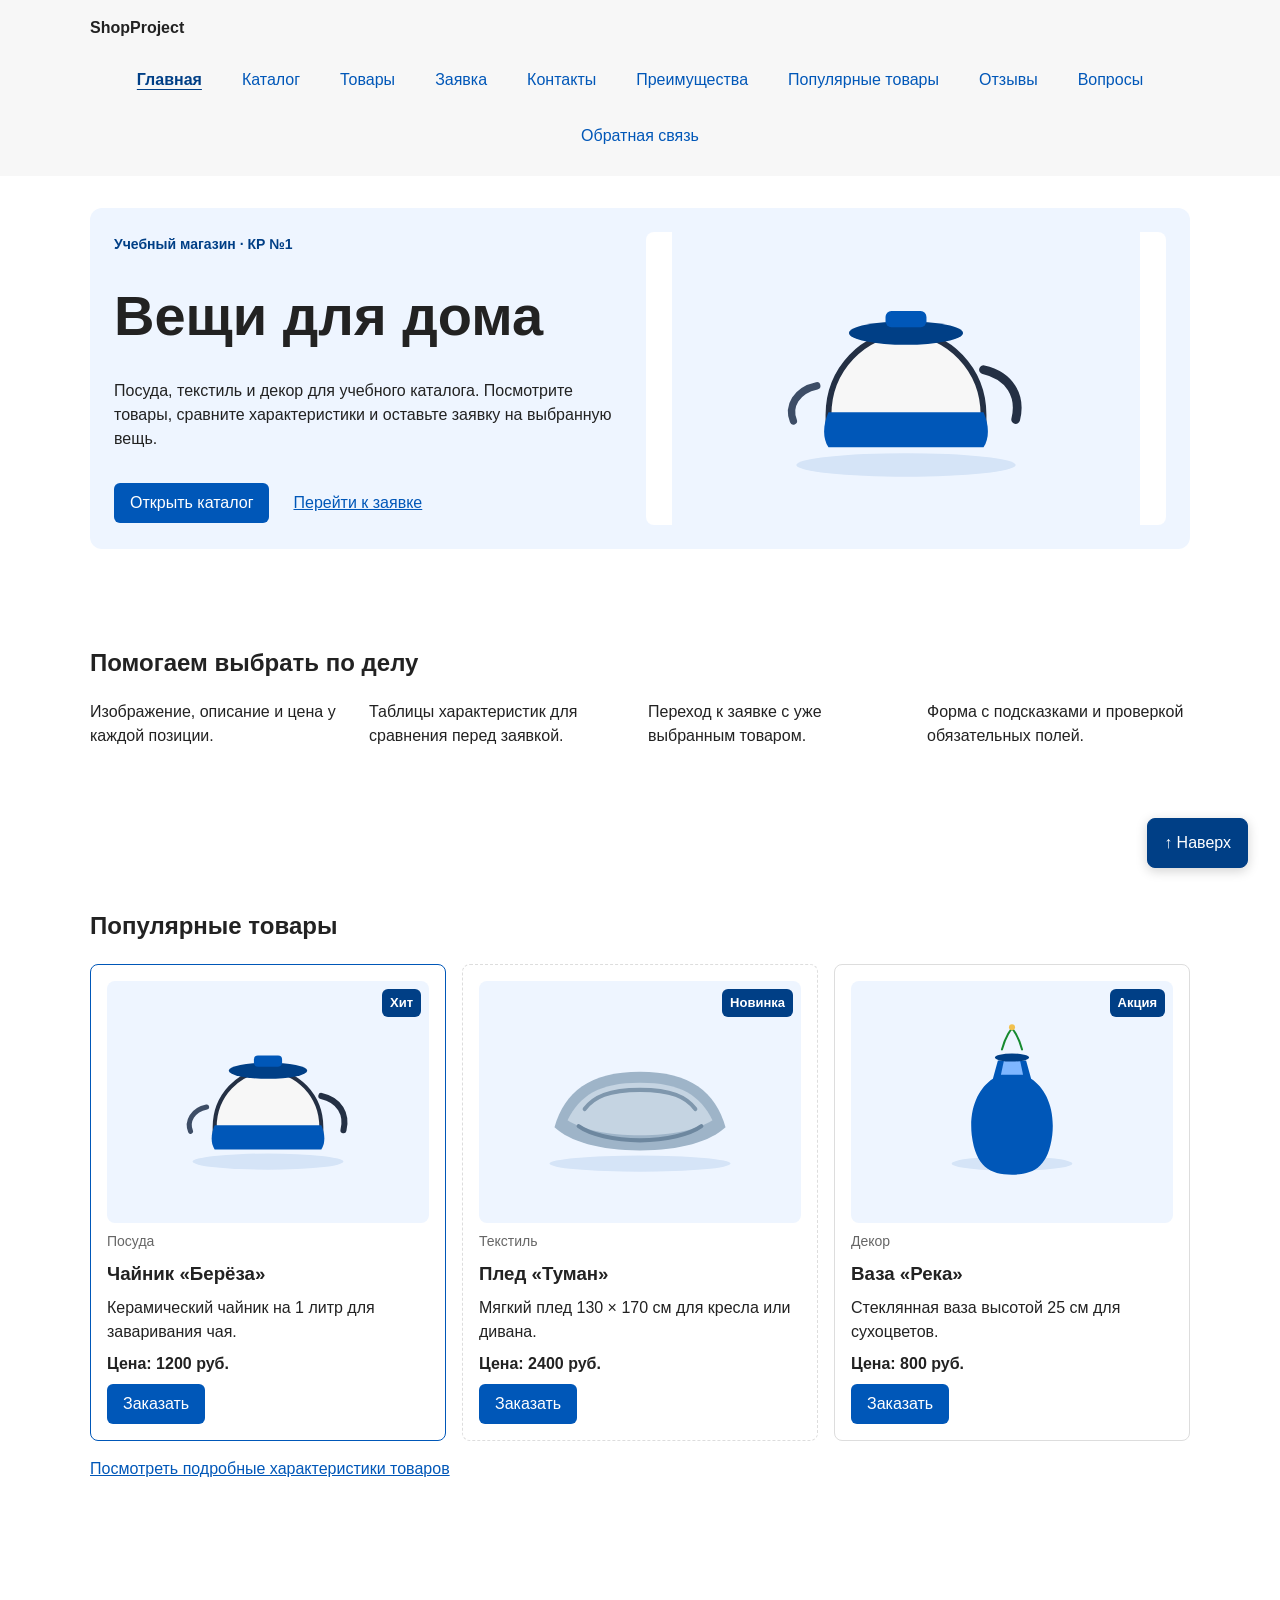
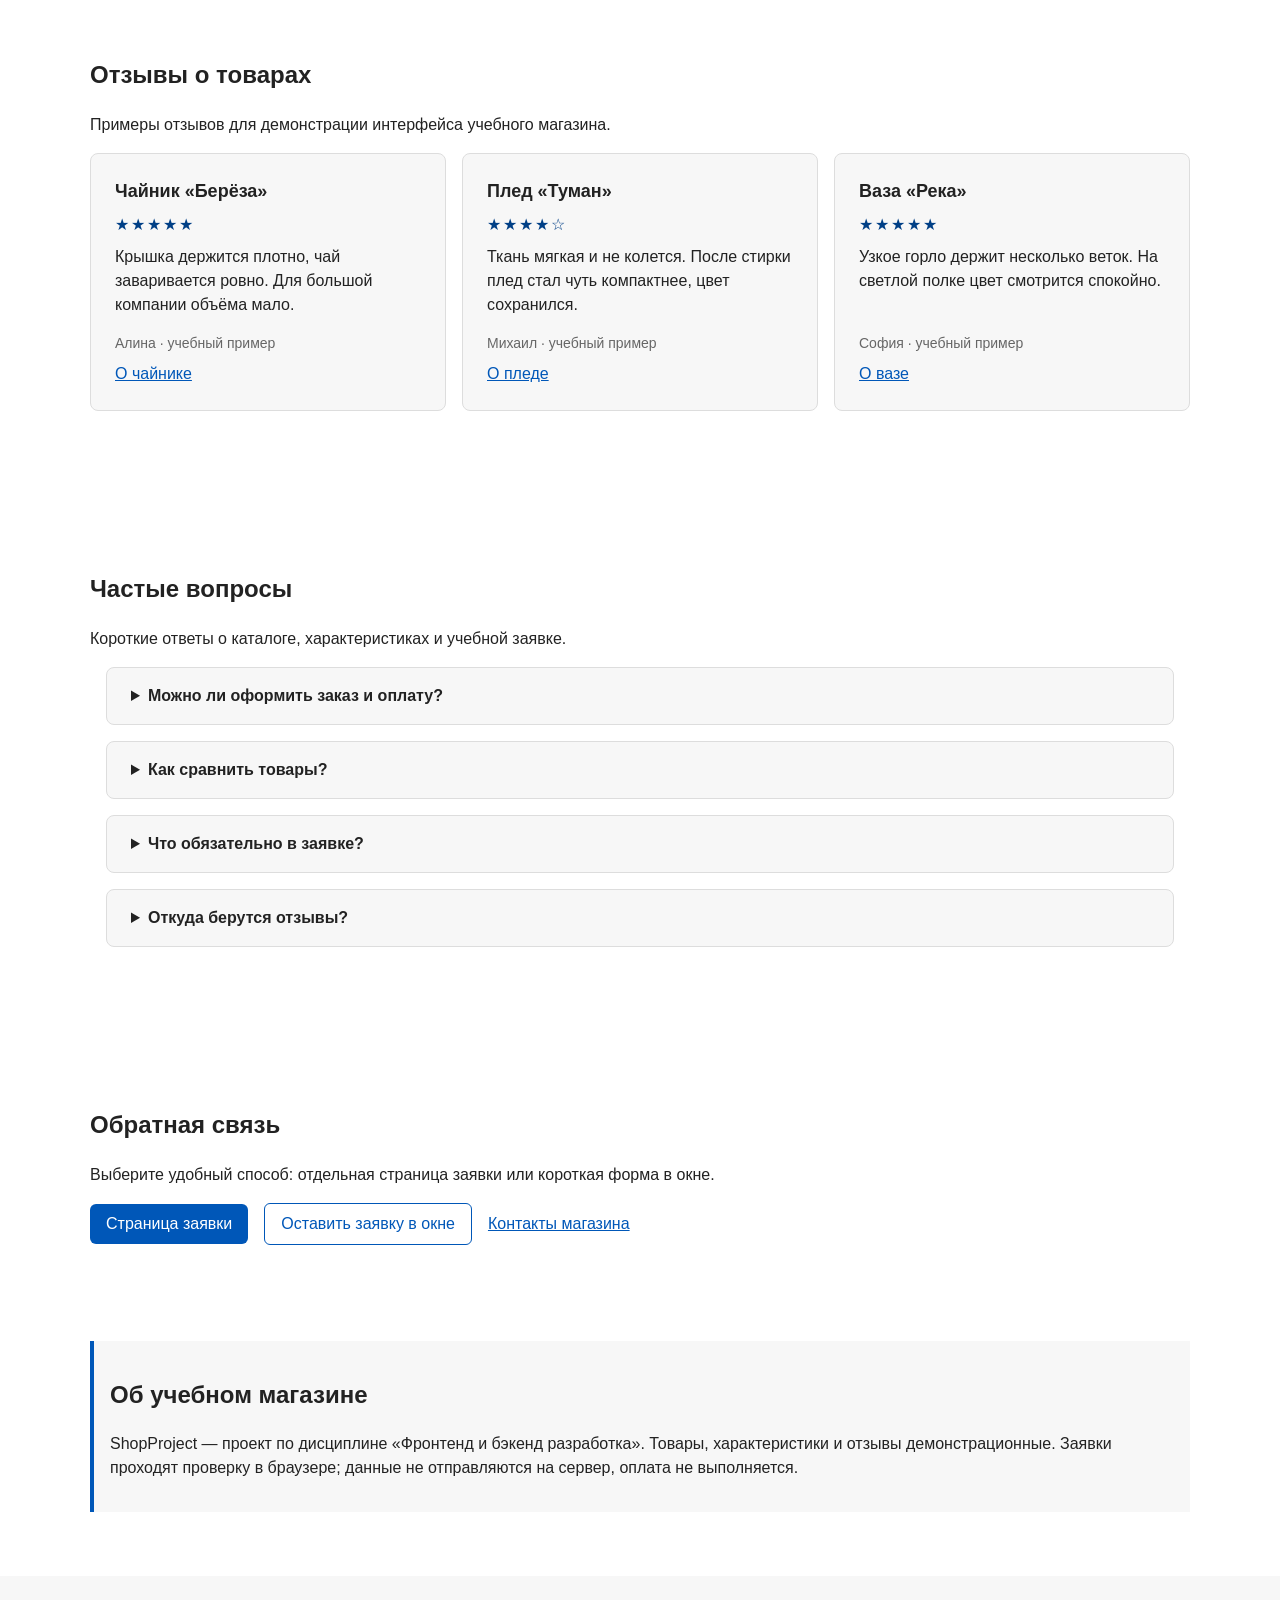
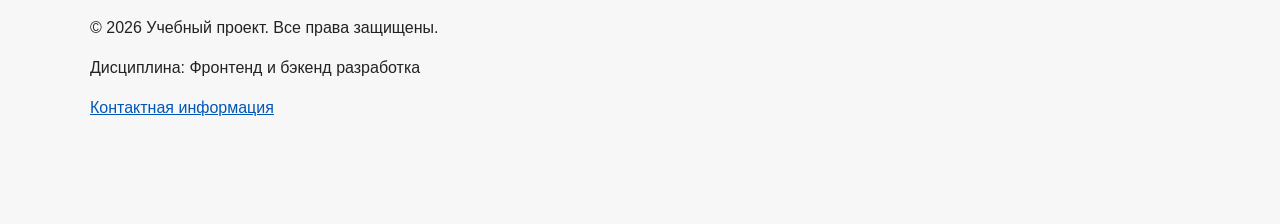
==== commit 6fb7c671: "feat: add responsive layout styles" ====
--- a/index.html
+++ b/index.html
@@ -16,6 +16,7 @@
   <meta property="og:image:height" content="630">
   <meta property="og:image:alt" content="ShopProject — учебный интернет-магазин">
   <link rel="stylesheet" href="css/style.css">
+  <link rel="stylesheet" href="css/responsive.css">
   <script src="js/main.js" defer></script>
 </head>
 <body class="page" id="top">
@@ -41,12 +42,21 @@
   </header>
   <main class="page__main" id="main-content" tabindex="-1">
     <section class="hero">
-      <p class="hero__eyebrow">Учебный магазин · КР №1</p>
-      <h1 class="hero__title">Вещи для дома</h1>
-      <p class="hero__description">Посуда, текстиль и декор для учебного каталога. Посмотрите товары,
-        сравните характеристики и оставьте заявку на выбранную вещь.</p>
-      <a class="button button--primary" href="catalog.html">Открыть каталог</a>
-      <a class="hero__link" href="order.html">Перейти к заявке</a>
+      <div class="hero__content">
+        <p class="hero__eyebrow">Учебный магазин · КР №1</p>
+        <h1 class="hero__title">Вещи для дома</h1>
+        <p class="hero__description">Посуда, текстиль и декор для учебного каталога. Посмотрите товары,
+          сравните характеристики и оставьте заявку на выбранную вещь.</p>
+        <div class="action-list">
+          <a class="button button--primary" href="catalog.html">Открыть каталог</a>
+          <a class="hero__link" href="order.html">Перейти к заявке</a>
+        </div>
+      </div>
+      <picture>
+        <source media="(min-width: 1200px)" srcset="images/hero-desktop.svg">
+        <source media="(min-width: 768px)" srcset="images/hero-tablet.svg">
+        <img class="hero__image" src="images/hero-mobile.svg" alt="Каталог учебных товаров для дома" width="640" height="360">
+      </picture>
     </section>
 
     <section class="section" id="advantages">
@@ -65,7 +75,19 @@
         <article class="product-card product-card--featured">
           <span class="product-card__badge">Хит</span>
           <a class="product-card__image-link" href="product.html#kettle" aria-label="Подробнее: Чайник «Берёза»">
-            <img class="product-card__image" src="images/kettle.svg" alt="Белый заварочный чайник с синей крышкой" width="640" height="400" loading="lazy" decoding="async">
+            <img class="product-card__image"
+              src="images/kettle-640.svg"
+              srcset="images/kettle-480.svg 480w,
+                      images/kettle-640.svg 640w,
+                      images/kettle-960.svg 960w"
+              sizes="(max-width: 639px) 100vw,
+                     (max-width: 1023px) 50vw,
+                     33vw"
+              alt="Белый заварочный чайник с синей крышкой"
+              width="640"
+              height="480"
+              loading="lazy"
+              decoding="async">
           </a>
           <p class="product-card__category">Посуда</p>
           <h3 class="product-card__title"><a class="product-card__title-link" href="product.html#kettle">Чайник «Берёза»</a></h3>
--- a/css/responsive.css
+++ b/css/responsive.css
@@ -0,0 +1,315 @@
+/*
+  Адаптивные стили для контрольной работы №3.
+  Подход: Mobile First.
+  Базовые стили рассчитаны на мобильный экран.
+  Расширения добавляются через min-width медиазапросы.
+  Файл подключается после css/style.css и переопределяет
+  desktop-раскладку узким экраном как базовой.
+*/
+
+*,
+*::before,
+*::after {
+  box-sizing: border-box;
+}
+
+html {
+  scroll-behavior: smooth;
+}
+
+img,
+video {
+  max-width: 100%;
+  height: auto;
+}
+
+body,
+.page {
+  overflow-x: hidden;
+}
+
+.page__main {
+  padding: clamp(16px, 4vw, 32px) 0;
+}
+
+.hero,
+.section,
+.breadcrumbs,
+.aside-info,
+.catalog-layout,
+.product-detail,
+.success-message,
+.faq-list,
+.site-header__inner,
+.site-footer__inner {
+  width: min(100% - 32px, var(--container-width));
+  margin-inline: auto;
+}
+
+.section {
+  padding-block: clamp(24px, 5vw, 64px);
+}
+
+.site-header {
+  position: static;
+  padding: var(--space-md) 0;
+}
+
+.site-nav__list {
+  display: flex;
+  flex-direction: column;
+  gap: var(--space-sm, 8px);
+  padding: 0;
+  margin: 0;
+  list-style: none;
+}
+
+.site-nav__link {
+  display: block;
+  padding: 12px 16px;
+}
+
+.hero {
+  display: grid;
+  gap: var(--space-lg, 24px);
+  align-items: center;
+  padding: var(--space-lg);
+}
+
+.hero__content {
+  display: grid;
+  gap: var(--space-md, 16px);
+  min-width: 0;
+}
+
+.hero__title {
+  margin: 0;
+  font-size: clamp(28px, 7vw, 56px);
+  line-height: 1.1;
+}
+
+.hero__image {
+  display: block;
+  width: 100%;
+  max-width: 520px;
+  margin-inline: auto;
+  aspect-ratio: 16 / 9;
+  object-fit: contain;
+  border-radius: var(--radius-md, 8px);
+  background-color: var(--color-white);
+}
+
+.products-grid,
+.reviews-grid,
+.advantages-list {
+  display: grid;
+  grid-template-columns: 1fr;
+  gap: var(--space-md, 16px);
+  padding: 0;
+  margin: 0;
+  list-style: none;
+}
+
+.product-card,
+.review-card,
+.advantages-list__item {
+  min-width: 0;
+}
+
+.product-card__title,
+.product-card__description {
+  overflow-wrap: anywhere;
+}
+
+.product-card__image {
+  display: block;
+  width: 100%;
+  aspect-ratio: 4 / 3;
+  object-fit: contain;
+  border-radius: var(--radius-md, 8px);
+}
+
+.catalog-layout {
+  display: grid;
+  grid-template-columns: minmax(0, 1fr);
+  grid-template-areas: "filters" "products";
+  gap: var(--space-lg, 24px);
+}
+
+.catalog-filters {
+  position: static;
+  order: -1;
+  top: auto;
+}
+
+.product-detail,
+.order-layout {
+  display: grid;
+  grid-template-columns: minmax(0, 1fr);
+  gap: var(--space-lg, 24px);
+}
+
+.order-form,
+.order-form--page {
+  display: grid;
+  gap: var(--space-md, 16px);
+}
+
+.order-form__field,
+.order-form__group {
+  display: grid;
+  gap: var(--space-xs, 8px);
+  margin-bottom: 0;
+  min-width: 0;
+}
+
+.order-form__input,
+.order-form__textarea,
+.order-form__select {
+  width: 100%;
+  min-height: 44px;
+  padding: 10px 12px;
+  font: inherit;
+}
+
+.order-form__input--checkbox {
+  width: auto;
+  min-height: 0;
+}
+
+.order-form__textarea {
+  min-height: 120px;
+  resize: vertical;
+}
+
+.order-form__actions {
+  display: flex;
+  flex-wrap: wrap;
+  gap: var(--space-md, 16px);
+}
+
+.order-form__field--wide,
+.order-form__group--wide {
+  grid-column: 1 / -1;
+}
+
+.table-wrapper,
+.compare-table-wrap {
+  width: 100%;
+  max-width: 100%;
+  overflow-x: auto;
+  -webkit-overflow-scrolling: touch;
+}
+
+.product-table {
+  width: 100%;
+  min-width: 640px;
+  border-collapse: collapse;
+}
+
+.product-table th,
+.product-table td,
+.product-table__cell {
+  padding: 12px;
+  border: 1px solid var(--color-border, #ddd);
+  text-align: left;
+}
+
+.order-dialog {
+  width: min(100% - 32px, 560px);
+  max-height: calc(100vh - 32px);
+  overflow: auto;
+}
+
+.order-dialog::backdrop {
+  background: rgb(0 0 0 / 0.5);
+}
+
+.back-to-top {
+  position: fixed;
+  right: 16px;
+  bottom: 16px;
+  z-index: 90;
+  min-height: 44px;
+}
+
+.section,
+.product-detail,
+.site-footer {
+  scroll-margin-top: var(--space-md);
+}
+
+@media (min-width: 640px) {
+  .products-grid,
+  .reviews-grid,
+  .advantages-list {
+    grid-template-columns: repeat(2, minmax(0, 1fr));
+  }
+}
+
+@media (min-width: 768px) {
+  .site-header {
+    position: sticky;
+    top: 0;
+    z-index: 100;
+  }
+
+  .site-nav__list {
+    flex-direction: row;
+    flex-wrap: wrap;
+    align-items: center;
+  }
+
+  .order-form--page {
+    grid-template-columns: repeat(2, minmax(0, 1fr));
+  }
+
+  .back-to-top {
+    right: 32px;
+    bottom: 32px;
+  }
+
+  .section,
+  .product-detail,
+  .site-footer {
+    scroll-margin-top: 96px;
+  }
+}
+
+@media (min-width: 900px) {
+  .hero {
+    grid-template-columns: minmax(0, 1fr) minmax(320px, 520px);
+  }
+
+  .product-detail {
+    grid-template-columns: minmax(0, 1fr) minmax(0, 1fr);
+  }
+
+  .order-layout {
+    grid-template-columns: minmax(0, 2fr) minmax(280px, 1fr);
+    align-items: start;
+  }
+}
+
+@media (min-width: 1024px) {
+  .products-grid,
+  .reviews-grid {
+    grid-template-columns: repeat(3, minmax(0, 1fr));
+  }
+
+  .advantages-list {
+    grid-template-columns: repeat(4, minmax(0, 1fr));
+  }
+
+  .catalog-layout {
+    grid-template-columns: 280px minmax(0, 1fr);
+    grid-template-areas: "filters products";
+    align-items: start;
+  }
+
+  .catalog-filters {
+    position: sticky;
+    top: 88px;
+    order: initial;
+  }
+}
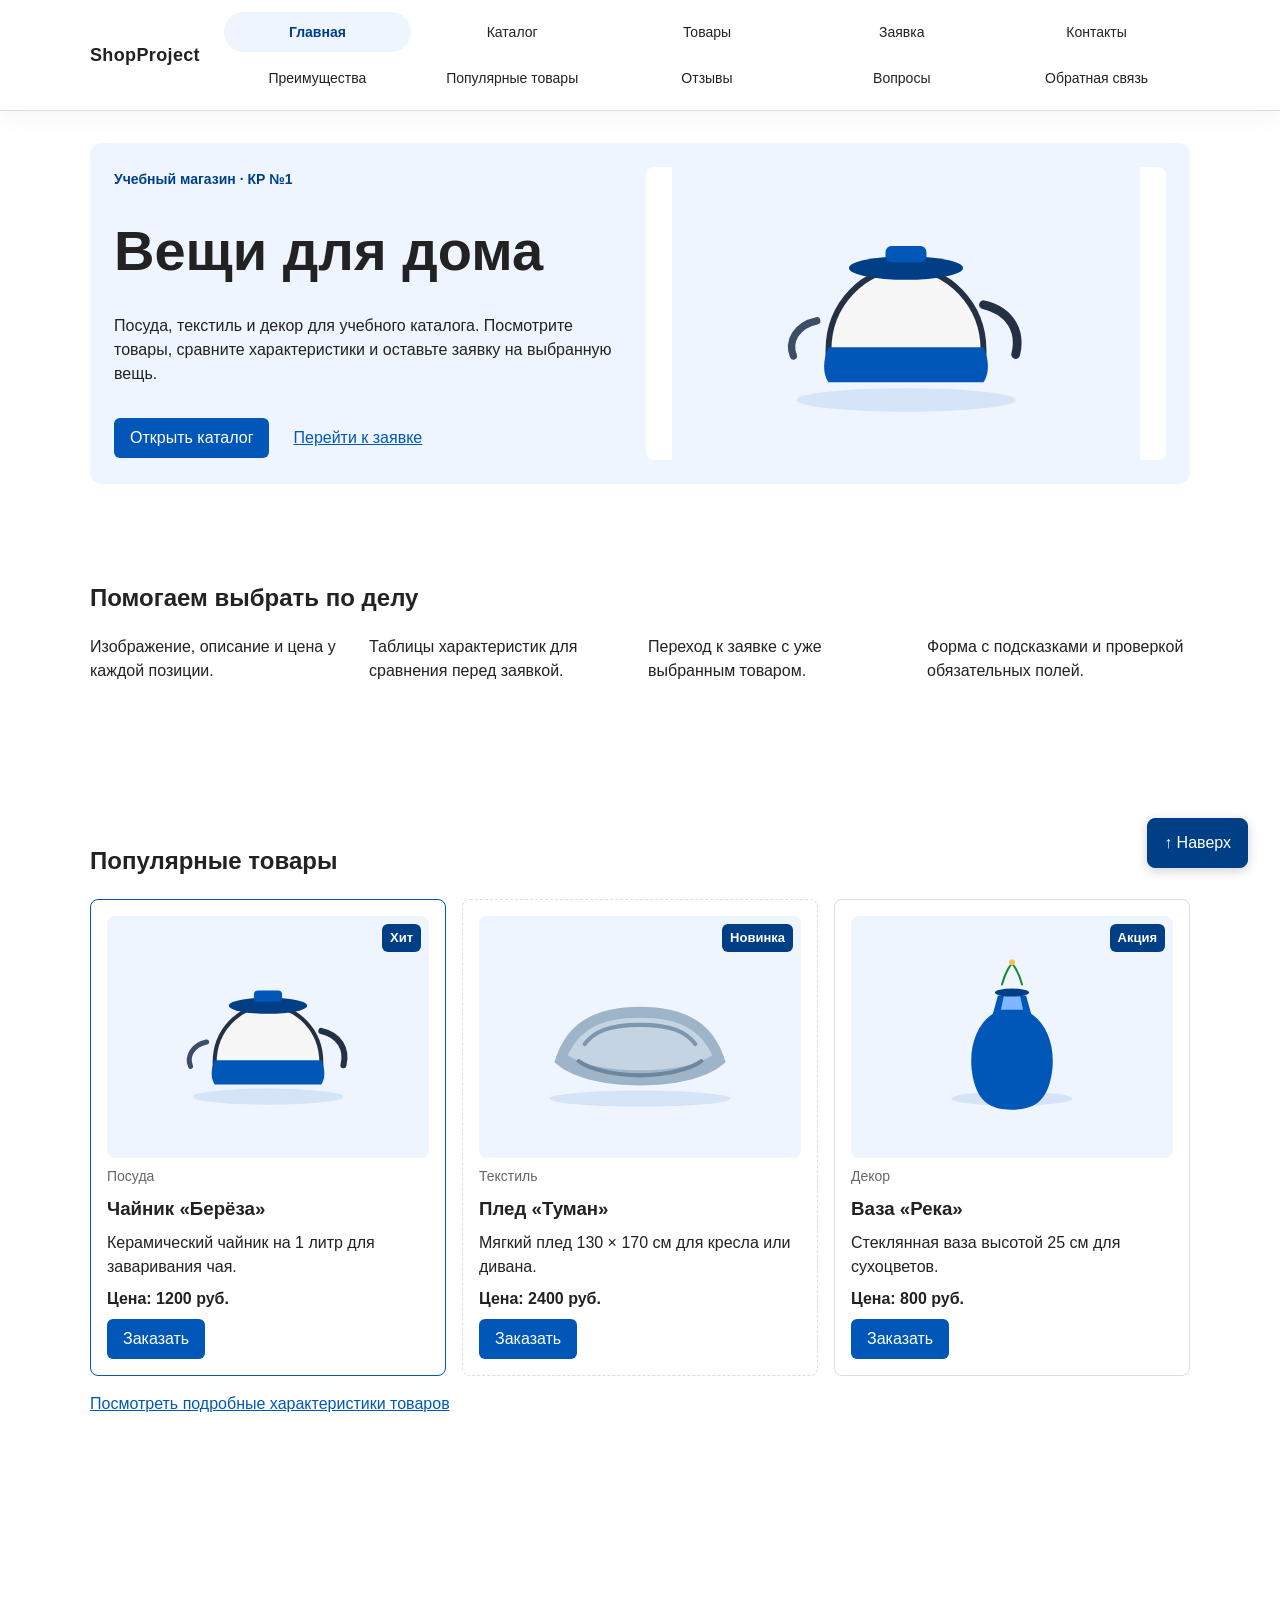
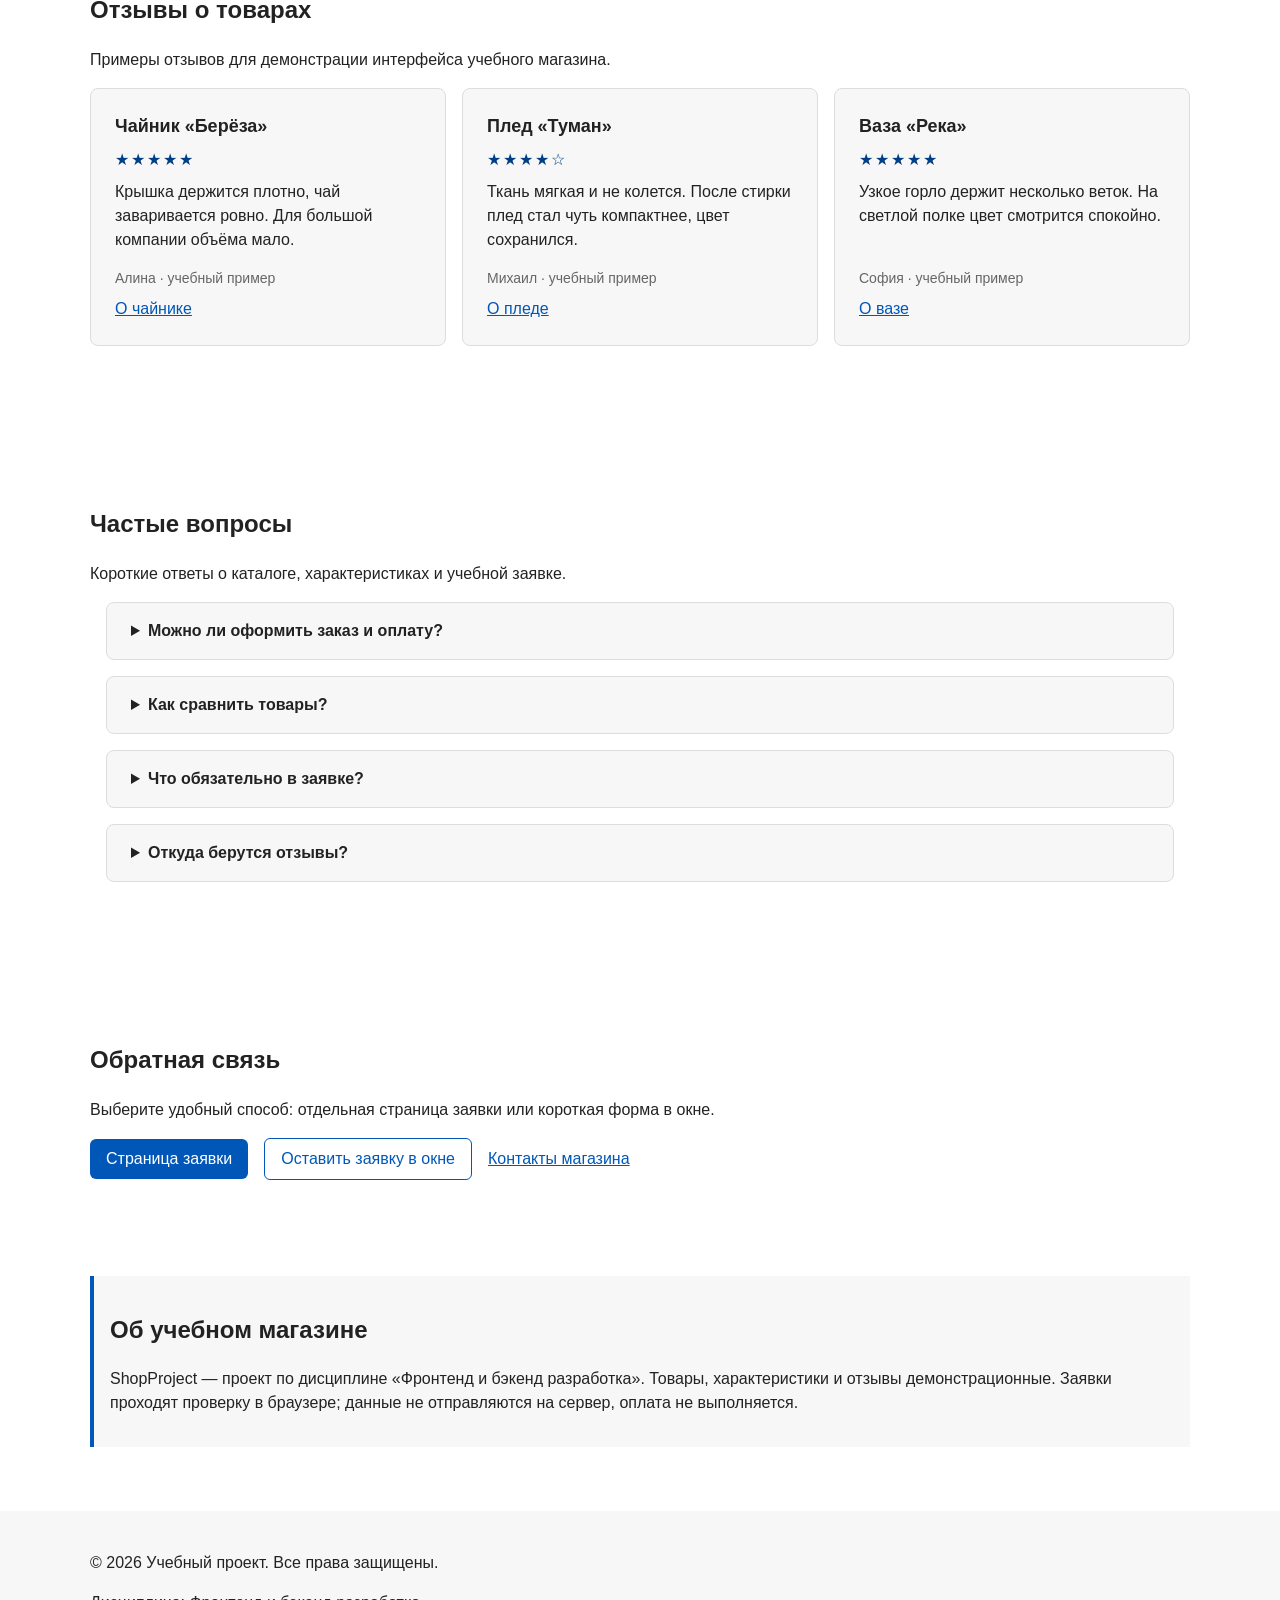
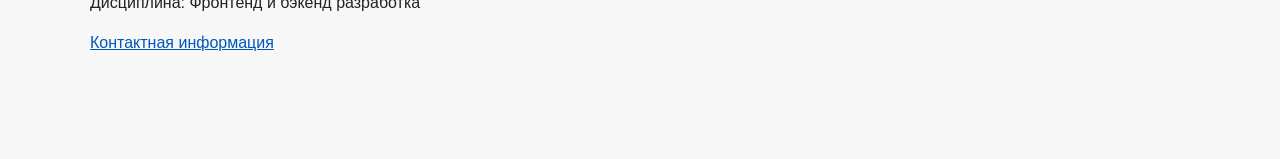
==== commit e8421e92: "Update shop pages, responsive styles, and Lighthouse notes." ====
--- a/index.html
+++ b/index.html
@@ -31,11 +31,12 @@
           <li class="site-nav__item"><a class="site-nav__link" href="product.html">Товары</a></li>
           <li class="site-nav__item"><a class="site-nav__link" href="order.html">Заявка</a></li>
           <li class="site-nav__item"><a class="site-nav__link" href="contacts.html">Контакты</a></li>
-          <li class="site-nav__item"><a class="site-nav__link" href="index.html#advantages">Преимущества</a></li>
-          <li class="site-nav__item"><a class="site-nav__link" href="index.html#popular">Популярные товары</a></li>
-          <li class="site-nav__item"><a class="site-nav__link" href="index.html#reviews">Отзывы</a></li>
-          <li class="site-nav__item"><a class="site-nav__link" href="index.html#faq">Вопросы</a></li>
-          <li class="site-nav__item"><a class="site-nav__link" href="index.html#contacts">Обратная связь</a></li>
+          <li class="site-nav__break" aria-hidden="true"></li>
+          <li class="site-nav__item site-nav__item--section"><a class="site-nav__link" href="index.html#advantages">Преимущества</a></li>
+          <li class="site-nav__item site-nav__item--section"><a class="site-nav__link" href="index.html#popular">Популярные товары</a></li>
+          <li class="site-nav__item site-nav__item--section"><a class="site-nav__link" href="index.html#reviews">Отзывы</a></li>
+          <li class="site-nav__item site-nav__item--section"><a class="site-nav__link" href="index.html#faq">Вопросы</a></li>
+          <li class="site-nav__item site-nav__item--section"><a class="site-nav__link" href="index.html#contacts">Обратная связь</a></li>
         </ul>
       </nav>
     </div>
@@ -74,7 +75,7 @@
       <div class="products-grid">
         <article class="product-card product-card--featured">
           <span class="product-card__badge">Хит</span>
-          <a class="product-card__image-link" href="product.html#kettle" aria-label="Подробнее: Чайник «Берёза»">
+          <a class="product-card__image-link" href="product.html#kettle">
             <img class="product-card__image"
               src="images/kettle-640.svg"
               srcset="images/kettle-480.svg 480w,
@@ -98,7 +99,7 @@
 
         <article class="product-card product-card--new">
           <span class="product-card__badge">Новинка</span>
-          <a class="product-card__image-link" href="product.html#blanket" aria-label="Подробнее: Плед «Туман»">
+          <a class="product-card__image-link" href="product.html#blanket">
             <img class="product-card__image" src="images/blanket.svg" alt="Сложенный серо-голубой плед" width="640" height="400" loading="lazy" decoding="async">
           </a>
           <p class="product-card__category">Текстиль</p>
@@ -110,7 +111,7 @@
 
         <article class="product-card product-card--promo">
           <span class="product-card__badge product-card__badge--promo">Акция</span>
-          <a class="product-card__image-link" href="product.html#vase" aria-label="Подробнее: Ваза «Река»">
+          <a class="product-card__image-link" href="product.html#vase">
             <img class="product-card__image" src="images/vase.svg" alt="Высокая синяя ваза с узким горлом" width="640" height="400" loading="lazy" decoding="async">
           </a>
           <p class="product-card__category">Декор</p>
--- a/css/responsive.css
+++ b/css/responsive.css
@@ -52,21 +52,95 @@
 
 .site-header {
   position: static;
-  padding: var(--space-md) 0;
+  padding: 0;
+  background-color: var(--color-white);
+  border-bottom: 1px solid var(--color-border);
+  box-shadow: 0 8px 24px rgba(17, 24, 39, 0.04);
+}
+
+.site-header__inner {
+  display: grid;
+  gap: 12px;
+  align-items: center;
+  padding-block: 12px;
+}
+
+.site-header__logo {
+  font-size: 18px;
+  letter-spacing: 0.02em;
 }
 
 .site-nav__list {
   display: flex;
-  flex-direction: column;
-  gap: var(--space-sm, 8px);
+  flex-wrap: wrap;
+  gap: 6px;
   padding: 0;
   margin: 0;
   list-style: none;
 }
 
+.site-nav__item {
+  flex: 0 0 calc(50% - 6px);
+  min-width: 0;
+}
+
+.site-nav__break {
+  flex-basis: 100%;
+  height: 0;
+}
+
 .site-nav__link {
-  display: block;
-  padding: 12px 16px;
+  display: flex;
+  align-items: center;
+  justify-content: center;
+  width: 100%;
+  min-height: 40px;
+  padding: 8px 12px;
+  color: var(--color-text);
+  font-size: 14px;
+  line-height: 1.2;
+  text-align: center;
+  text-decoration: none;
+  border-radius: 999px;
+}
+
+.site-nav__link--active {
+  color: var(--color-primary-dark);
+  font-weight: 700;
+  text-decoration: none;
+  background-color: var(--color-surface-accent);
+}
+
+.site-nav__link:hover {
+  color: var(--color-primary-dark);
+  background-color: var(--color-surface);
+}
+
+.product-links {
+  display: grid;
+  grid-template-columns: repeat(2, minmax(0, 1fr));
+  gap: 8px;
+}
+
+.product-links__link {
+  display: flex;
+  align-items: center;
+  justify-content: center;
+  width: 100%;
+  min-height: 40px;
+  padding: 8px 12px;
+  color: var(--color-text);
+  text-align: center;
+  text-decoration: none;
+  background-color: var(--color-white);
+  border: 1px solid var(--color-border);
+  border-radius: 999px;
+}
+
+.product-links__link:hover {
+  color: var(--color-primary-dark);
+  border-color: var(--color-primary);
+  background-color: var(--color-surface-accent);
 }
 
 .hero {
@@ -203,8 +277,11 @@
 
 .product-table {
   width: 100%;
+  border-collapse: collapse;
+}
+
+.compare-table {
   min-width: 640px;
-  border-collapse: collapse;
 }
 
 .product-table th,
@@ -254,10 +331,22 @@
     z-index: 100;
   }
 
+  .site-header__inner {
+    grid-template-columns: auto minmax(0, 1fr);
+    gap: 24px;
+  }
+
   .site-nav__list {
-    flex-direction: row;
-    flex-wrap: wrap;
-    align-items: center;
+    justify-content: flex-end;
+  }
+
+  .site-nav__item {
+    flex: 0 1 auto;
+  }
+
+  .site-nav__link {
+    width: auto;
+    white-space: nowrap;
   }
 
   .order-form--page {
@@ -272,7 +361,11 @@
   .section,
   .product-detail,
   .site-footer {
-    scroll-margin-top: 96px;
+    scroll-margin-top: 128px;
+  }
+
+  .product-links {
+    grid-template-columns: repeat(4, minmax(0, 1fr));
   }
 }
 
@@ -312,4 +405,25 @@
     top: 88px;
     order: initial;
   }
-}
+
+  .site-nav__list {
+    display: grid;
+    grid-template-columns: repeat(5, minmax(0, 1fr));
+    justify-content: stretch;
+    gap: 6px 8px;
+  }
+
+  .site-nav__item {
+    min-width: 0;
+  }
+
+  .site-nav__break {
+    display: none;
+  }
+
+  .site-nav__link {
+    width: 100%;
+    height: 100%;
+    white-space: normal;
+  }
+}
